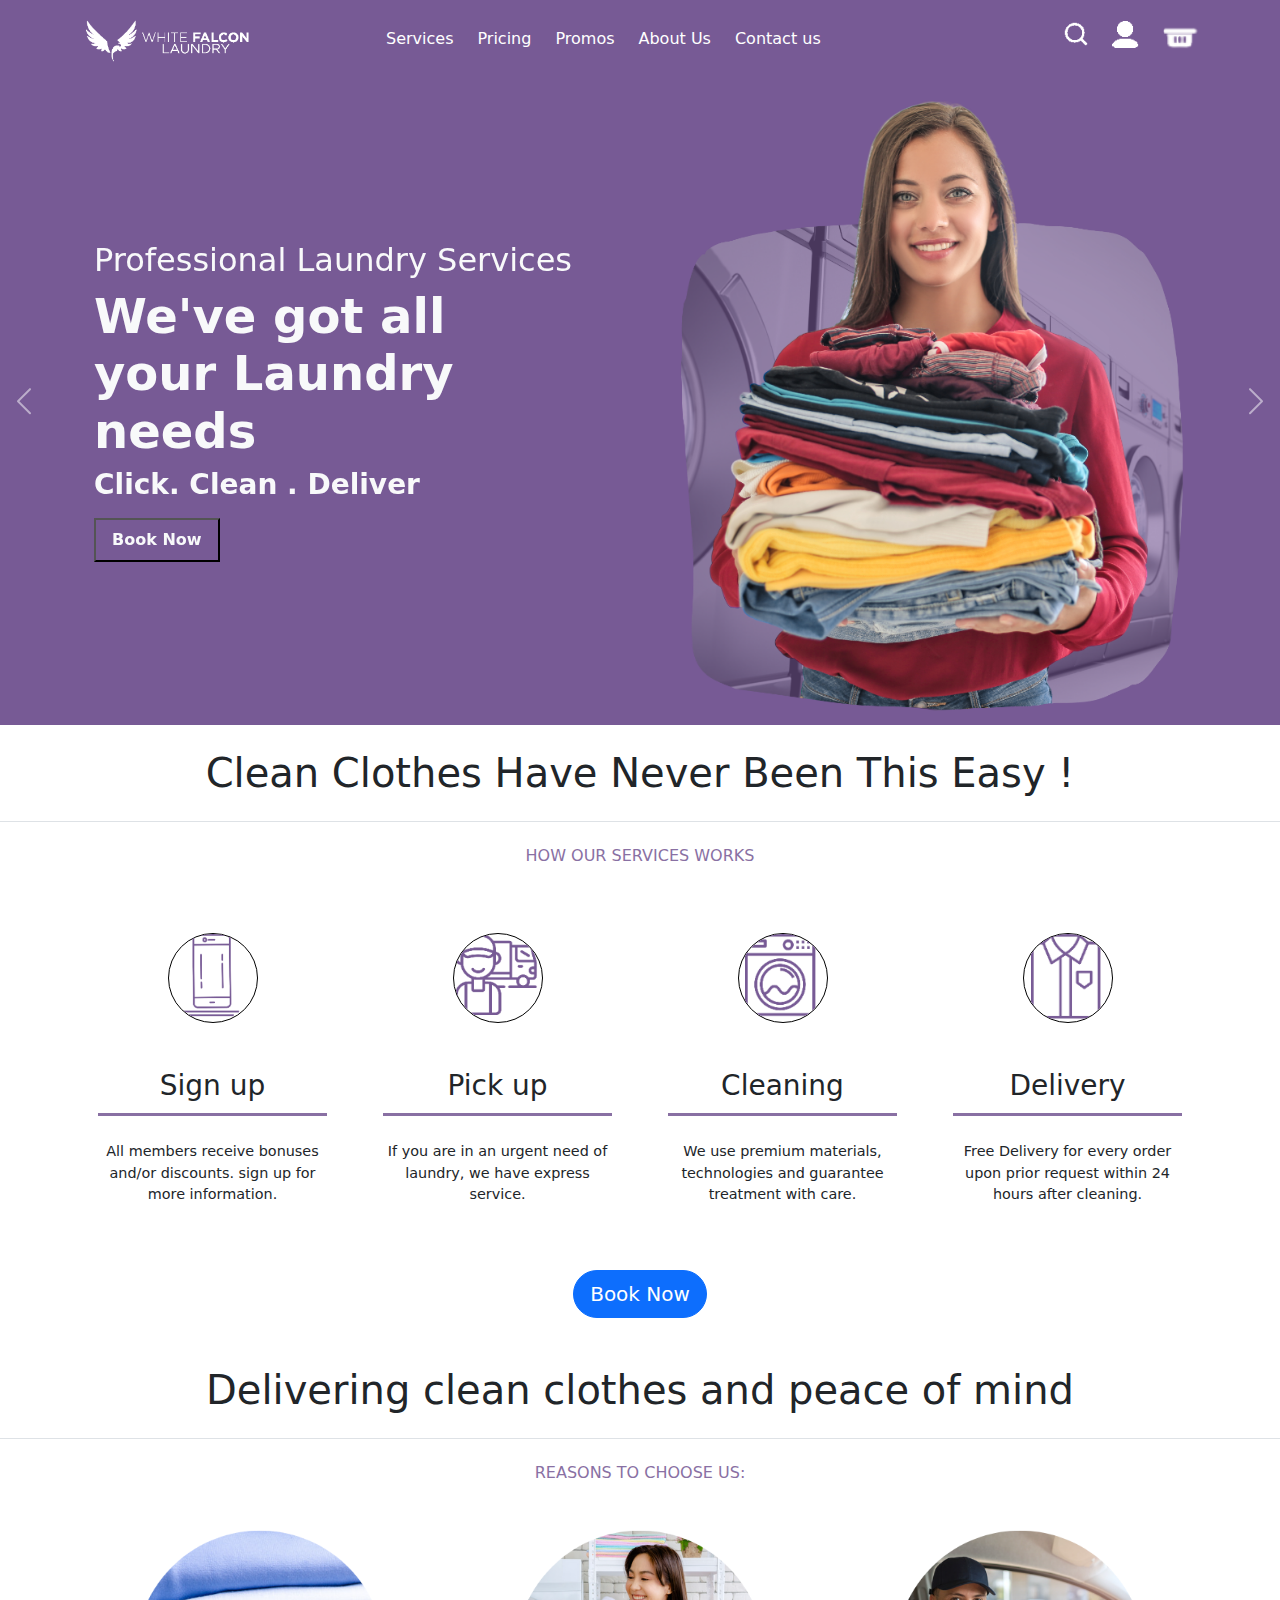
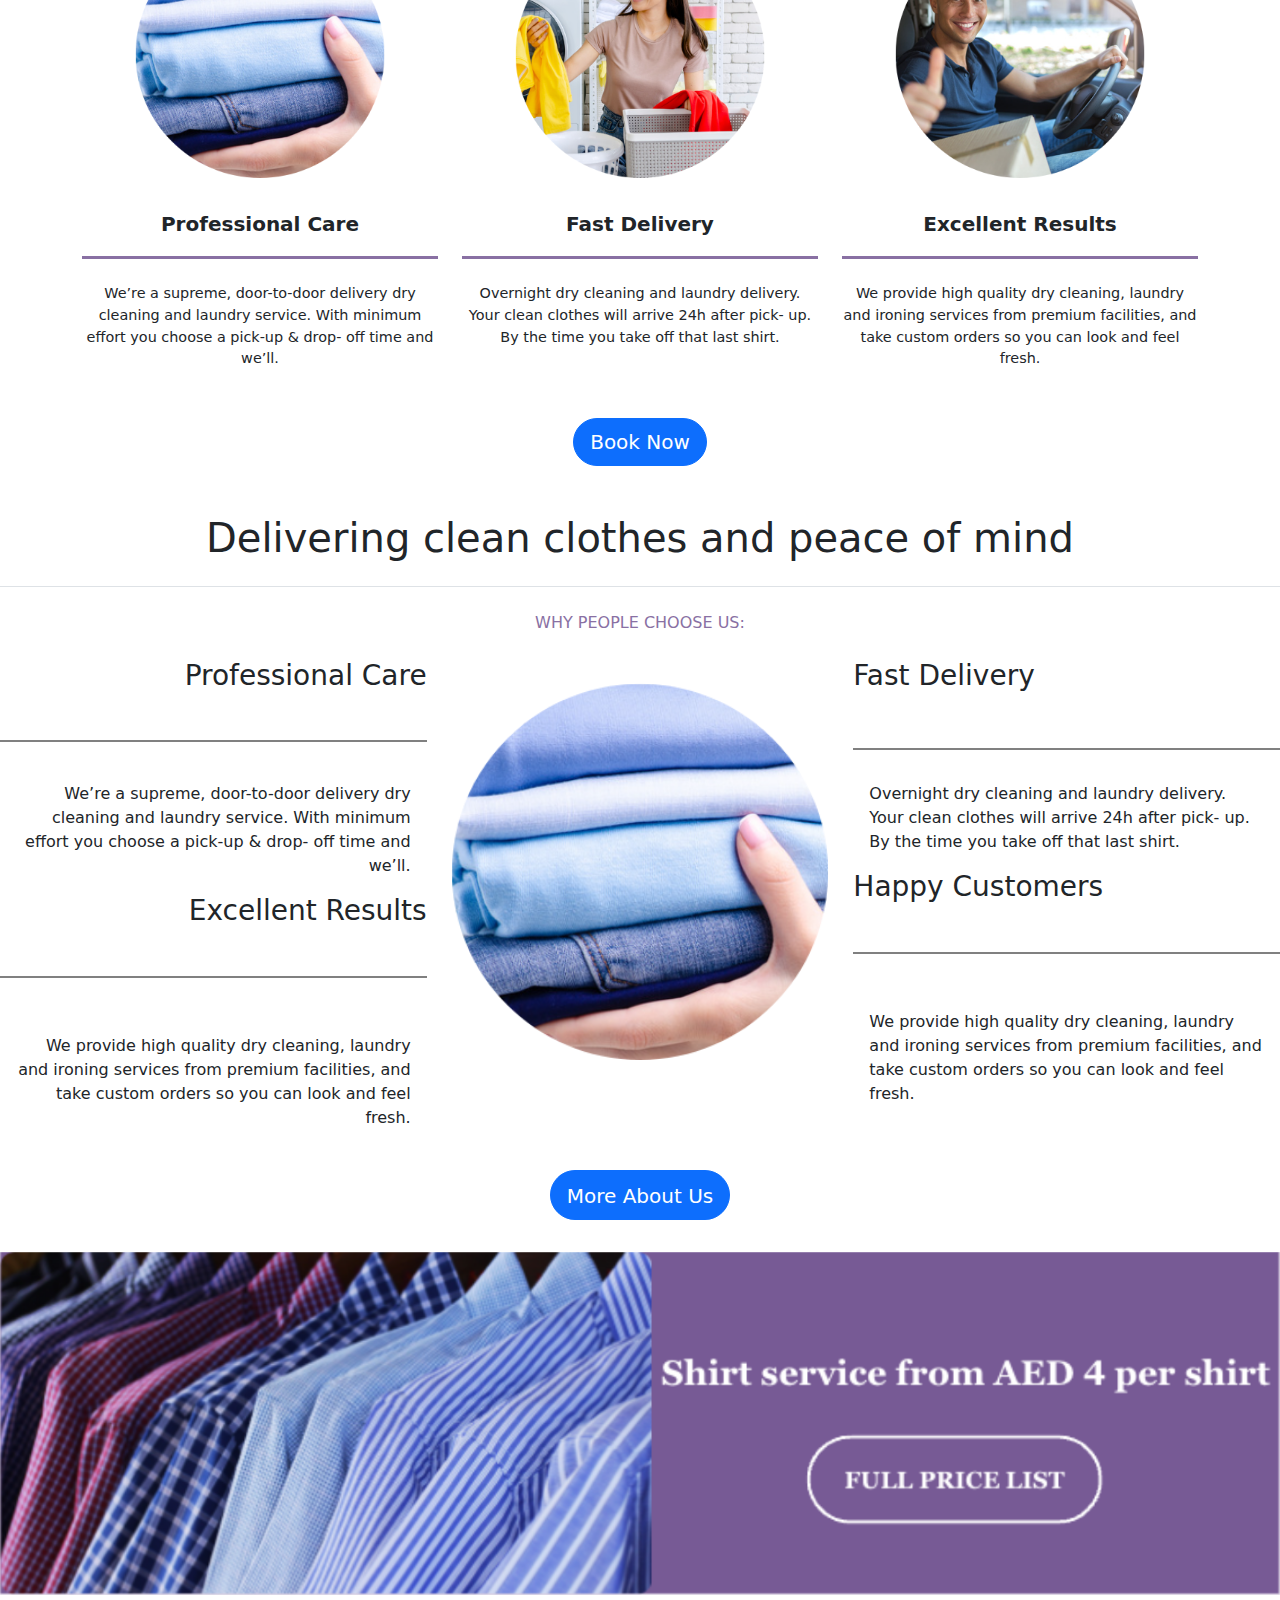
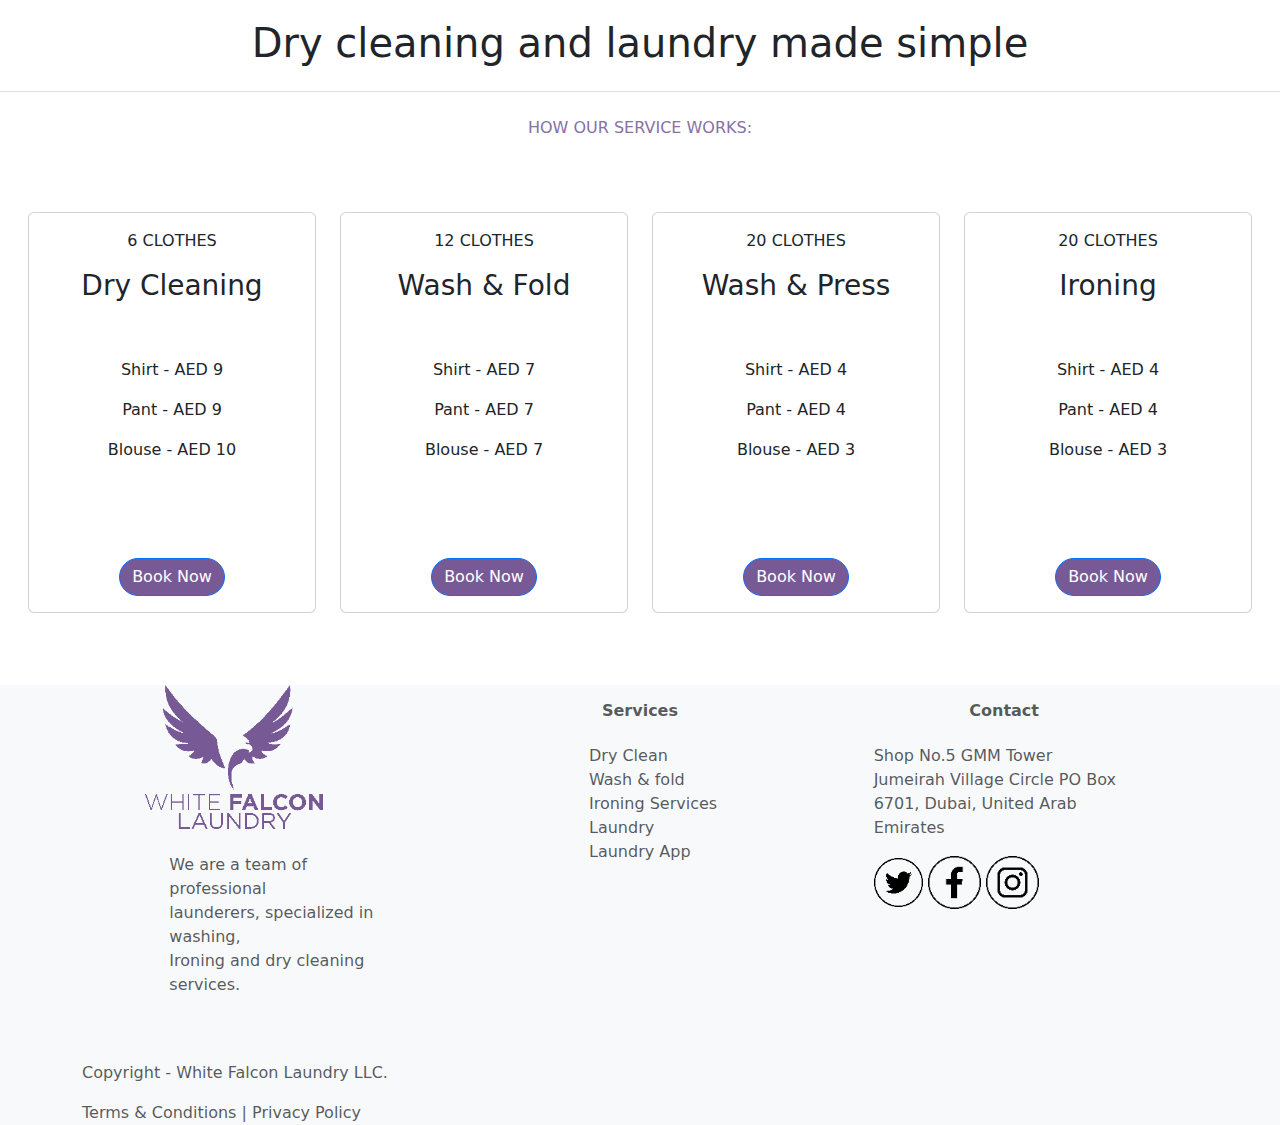
==== index.html @ 6705a855 "add remaining parts" ====
<!DOCTYPE html>
<html lang="en">
  <head>
    <meta charset="utf-8" />
    <meta name="viewport" content="width=device-width, initial-scale=1" />
    <title>White Falcon</title>
    <link
      href="https://cdn.jsdelivr.net/npm/bootstrap@5.3.3/dist/css/bootstrap.min.css"
      rel="stylesheet"
      integrity="sha384-QWTKZyjpPEjISv5WaRU9OFeRpok6YctnYmDr5pNlyT2bRjXh0JMhjY6hW+ALEwIH"
      crossorigin="anonymous"
    />
    <link rel="stylesheet" href="style.css" />
   
  </head>
  <body>
     <div class="combine-nav-image">
     <nav class="navbar navbar-expand-lg  ">
      <div class="container ">
        <a class="navbar-brand" href=""
          ><img src="./images/white-falcon-laundry.png" alt=""
        /></a>
        <button
          class="navbar-toggler"
          type="button"
          data-bs-toggle="collapse"
          data-bs-target="#navbarNavAltMarkup"
          aria-controls="navbarNavAltMarkup"
          aria-expanded="false"
          aria-label="Toggle navigation"
        >
          <span class="navbar-toggler-icon"></span>
        </button>
        <div class="collapse navbar-collapse" id="navbarNavAltMarkup">
          <div class="navbar-nav  gap-2  mar-nav " >
            <a class="nav-link active" aria-current="page" href="#">Services</a>
            <a class="nav-link" href="#">Pricing</a>
            <a class="nav-link" href="#">Promos</a>

            <a class="nav-link" href="#">About Us</a>
            <a class="nav-link" href="#">Contact us</a>
          </div>
          <div class=" icon-nav w-90 d-flex  d-sm-flex  gap-4 ">
         
              <a class="nav-link" href="#"
                ><img src="./images/Search.png" alt=""
              /></a>
           
              <a class="nav-link" href="#"
                ><img src="./images/Login.png" alt=""
              /></a>
          
              <a class="nav-link" href="#"
                ><img src="./images/Cart.png" alt=""
              /></a>
           
        </div>
      </div>
    </nav> 
   
    
    
    <div id="customCarousel" class="carousel slide" data-bs-ride="carousel">
        <div class="carousel-inner">
          
          <!-- Slide 1 -->
          <div class="carousel-item active">
            <div class="container">
              <div class="row align-items-center">
                <!-- Image on top in small screens, right in md+ -->
                <div class="col-12 col-md-6 order-md-2">
                  <img src="./images/top-banner-pic-2.png" class="img-fluid w-100" alt="Slide 1">
                </div>
                <!-- Text below in small screens, left in md+ -->
                <div class="col-12 col-md-6 order-md-1 text-center text-md-start p-4">
                    <h4 class=" h-head-4 text-light">Professional Laundry Services</h4>
                    <h1 class=" h-head fw-bold text-lg-start text-md-start text-sm-center text-light " >
                        We've got all <br />
                        your Laundry <br />
                        needs
                      </h1>
                      <h3 class="fw-semibold text-lg-start text-md-start text-light text-sm-center ">Click. Clean . Deliver</h3>
                      <div class="text-sm-center  text-lg-start w-100 text-md-start mt-3">
                        <button class=" text-light text-capitalize px-3 py-2 fw-semibold" style="background-color: #775A95;">
                          Book Now
                        </button>
                      </div>
                </div>
              </div>
            </div>
          </div>
      
          <!-- Slide 2 -->
          <div class="carousel-item">
            <div class="container">
              <div class="row align-items-center">
                <!-- Image -->
                <div class="col-12 col-md-6 order-md-2">
                  <img src="./images/top-banner-pic-2.png" class="img-fluid w-100" alt="Slide 2">
                </div>
                <!-- Text -->
                <div class="col-12 col-md-6 order-md-1 text-center text-md-start p-4">
                    <h4 class=" h-head-4 text-light">Professional Laundry Services</h4>
                    <h1 class=" h-head fw-bold text-lg-start text-md-start text-sm-center text-light " >
                        We've got all <br />
                        your Laundry <br />
                        needs
                      </h1>
                      <h3 class="fw-semibold text-light text-lg-start text-md-start text-sm-center ">Click. Clean . Deliver</h3>
                      <div class=" w-100 text-md-start mt-3">
                        <button class=" text-sm-center text-lg-start text-md-start text-light text-capitalize px-3 py-2 fw-semibold" style="background-color: #775A95;">
                          Book Now
                        </button>
                      </div>
                </div>
              </div>
            </div>
          </div>
      
        </div>
      
        <!-- Carousel Controls -->
        <button class="carousel-control-prev" type="button" data-bs-target="#customCarousel" data-bs-slide="prev">
          <span class="carousel-control-prev-icon" aria-hidden="true"></span>
          <span class="visually-hidden">Previous</span>
        </button>
        <button class="carousel-control-next p-0" type="button" data-bs-target="#customCarousel" data-bs-slide="next">
          <span class="carousel-control-next-icon " aria-hidden="true"></span>
          <span class="visually-hidden ">Next</span>
        </button>
      </div>
</div>
    <!-- carousel part ends -->
     <!-- middle upper section heading start-->
      <div class="text-center">
       <div class="h1border border-bottom mt-4 "> <h1  class="mb-4" >Clean Clothes Have Never Been This Easy !</h1></div>
        <h6 class=" h6color mt-4  ">HOW OUR SERVICES WORKS</h6>
      </div>
      <div class="container mt-5">
        <div class="row upper-card-div">
            <div class="col-md-3">
                <div class="card text-center"style="border:none">
                    <img src="./images/Sign up Icon.png" class="card-img-top border border-black" alt="Image">
                    <div class="card-body">
                      <h3 class="upper-card-heading">Sign up</h3>
                        <p class="card-text">All members receive bonuses
                          and/or discounts. sign up for more
                          information.</p>
                    </div>
                </div>
            </div>
            <div class="col-md-3">
                <div class="card text-center " style="border:none">
                    <img src="./images/Pick up Icon.png" class="card-img-top border border-black" alt="Image">
                    <div class="card-body">
                      <h3 class="upper-card-heading">Pick up</h3>
                        <p class="card-text">If you are in an urgent need of 
                          laundry, we have express service.</p>
                    </div>
                </div>
            </div>
            <div class="col-md-3" >
                <div class="card text-center"style="border:none">
                    <img src="./images/Cleaning Icon.png" class="card-img-top border border-black" alt="Image">
                    <div class="card-body">
                      <h3 class="upper-card-heading">Cleaning</h3>
                        <p class="card-text"> We use premium materials,
                          technologies and guarantee
                          treatment with care.</p>
                    </div>
                </div>
            </div>
            <div class="col-md-3">
                <div class="card text-center" style="border:none">
                    <img src="./images/Delivery Icon.png" class="card-img-top border border-black" alt="Image">
                    <div class="card-body">
                      <h3 class="upper-card-heading">Delivery</h3>
                        <p class="card-text "> Free Delivery for every order upon
                          prior request within 24 hours after
                          cleaning.</p>
                    </div>
                </div>
            </div>
        </div>
    </div>
    <div class="book-2 text-center"><button type="button" class="btn btn-primary btn-lg rounded-pill mb-4 mt-5" >Book Now</button>
    </div>
     <!-- middle upper section heading end-->
      <!-- middle lower section heading start -->
      <div class="text-center">
        <div class="h1border border-bottom mt-4 "> <h1  class="mb-4">Delivering clean clothes and peace of mind</h1></div>
         <h6 class=" h6color mt-4  ">REASONS TO CHOOSE US:</h6>
       </div>
       <!-- three cards with circle image start -->
       
      <div class="container mt-5">
        <div class="row g-4">
            <!-- Card 1 -->
            <div class="col-md-4 ">
                <div class=" thumb text-center">
                    <img src="./images/Thumbnail 1.png" class="circlemidimage" alt="Image 1">
                    <div class="card-body text-center">
                          <h5 class="card-title fw-bold mt-4 thumbh-card-heading">Professional Care</h5>
                        <p class="card-text threecardtext mt-4">We’re a supreme, door-to-door delivery dry
                          cleaning and laundry service. With
                          minimum effort you choose a pick-up & drop-
                          off time and we’ll.</p>
                       
                    </div>
                </div>
            </div>
    
            <!-- Card 2 -->
            <div class="col-md-4 ">
                <div class=" thumb text-center">
                    <img src="./images/Thumbnail 2.png" class="circlemidimage" alt="Image 2">
                    <div class="card-body text-center">
                        <h5 class="card-title fw-bold mt-4 thumbh-card-heading">Fast Delivery</h5>
                        <p class="card-text threecardtext mt-4">Overnight dry cleaning and laundry delivery.
                          Your clean clothes will arrive 24h after pick-
                          up. By the time you take off that last shirt.</p>
                        
                    </div>
                </div>
            </div>
    
            <!-- Card 3 -->
            <div class="col-md-4 ">
                <div class=" thumb text-center">
                    <img src="./images/Thumbnail3.png" class="text-center circlemidimage" alt="Image 3">
                    <div class="card-body text-center ">
                        <h5 class="card-title fw-bold  mt-4 thumbh-card-heading">Excellent Results</h5>
                        <p class="card-text threecardtext mt-4"> We provide high quality dry cleaning,
                          laundry and ironing services from premium 
                         facilities, and take custom orders so you can 
                         look and feel fresh.</p>
                        
                    </div>
                </div>
            </div>
        </div>
    </div>
       <!-- three cards with circle image end -->
       <div class="book-2 text-center"><button type="button" class="btn btn-primary btn-lg rounded-pill mb-4 mt-5" >Book Now</button>
       </div>
       <div class="text-center">
       <div class="h1border border-bottom mt-4  "> 
        <h1 class="mb-4"> Delivering clean clothes and peace of mind</h1> </div>
        <p class=" h6color mt-4  mb-4">WHY PEOPLE CHOOSE US:</p>
      </div>
       <!-- middle lower section heading end -->
        <!-- grid part starts -->
        <div  class="three-items">
          <div >
             <div class="" >
              <p class="h3 text-center hgfirst "  style="border-bottom: 2px solid gray; padding-bottom: 3rem; ">Professional Care</p>
              <p class=" paragrdupper fs-6 mt-6 text-center px-3" style="padding-top: 2rem;">We’re a supreme, door-to-door delivery dry
              cleaning and laundry service. With
              minimum effort you choose a pick-up & drop-
              off time and we’ll.</p>
             </div>
              <div>
                <p class="h3 text-center hgfirst" style="border-bottom: 2px solid gray; padding-bottom: 3rem;  ">Excellent Results</p>
                <p class="fs-6 paragrdupper mt-4 px-3 " style="padding-top: 2rem;">We provide high quality dry cleaning,
                laundry and ironing services from premium 
                facilities, and take custom orders so you can 
                look and feel fresh.</p>
              </div>
          </div>
          <div class="text-center gap-5">
            <img src="./images/Thumbnail 1.png" class="rounded grimage  p-4" alt="...">
          </div>
          <div>
            <div>
            <div  style="border-bottom: 2px solid gray; padding-bottom: 3rem; ">
                <p class="h3  hglast martop ">Fast Delivery</p>
              </div>
            <p class="fs-6 mt-6  paragrdlower px-3 text-start" style="padding-top: 2rem;">Overnight dry cleaning and laundry delivery.
              Your clean clothes will arrive 24h after pick-
              up. By the time you take off that last shirt.</p>
          </div>
            <div>
              <p class="h3  hglast "style="border-bottom: 2px solid gray; padding-bottom: 3rem;  ">Happy Customers</p>
            </div>
            <p class="fs-6 mt-6  paragrdlower px-3 text-start" style="padding-top: 3rem;">We provide high quality dry cleaning,
              laundry and ironing services from premium 
              facilities, and take custom orders so you can 
              look and feel fresh.</p>
          </div>
        </div>
         <!-- grid part ends -->
          <!-- after grid part (btn,img,heading) starts -->
         <div class="more-about text-center  mt-4"> <button type="button" class="btn btn-primary btn-lg rounded-pill" style="padding-top: 10px; ">More About Us</button></div>
         <div  class="text-center"    style="width: 100%;    padding-top: 2rem;">
          <img src="./images/Centre Banner.png" class="img-fluid text-center" alt="...">
        </div>
        <div class="text-center">
          <div class="h1border border-bottom mt-4  " >
            <h1 class="mb-4">Dry cleaning and laundry made simple</h1> 
          </div>
            <p class="fs-6 h6color mt-4  mb-6" style="padding-bottom: 2rem;">HOW OUR SERVICE WORKS:</p>
         
        </div> 
         <!-- after grid part(btn,img,heading) ends -->
        <!-- four cards part start   -->
        <div class="four-cards-bottom p-4  " style="  gap: 20px; ">
          <div class="card" style="width: 18rem;">
       
            <div class="card-body text-center " style="padding-bottom: 3rem;">
              <p class="fs-6">6 CLOTHES</p>
              <h3 class="card-title">Dry Cleaning</h3>
            </div>
          
            <div class="d-flex flex-column text-center">
               <p>Shirt - AED 9</p> 
              <p> Pant - AED 9</p>
               <p>Blouse - AED 10</p></div>
           
            <div class="card-body text-center " style="padding-top: 5rem;">
              <button class="btn btn-primary belowbuton rounded-pill"  >Book Now</button>
            </div>
          </div>
          <div class="card" style="width: 18rem;">
           
            <div class="card-body text-center" style="padding-bottom: 3rem;">
              <p class="fs-6">12 CLOTHES</p>
              <h3 class="card-title">Wash & Fold</h3>
             
            </div>
          <div class="d-flex flex-column text-center">
           
           
            <p> Shirt - AED 7</p>
            <p> Pant - AED 7</p>
            <p>
              Blouse - AED 7</p>
          </div>
           
            <div class="card-body text-center" style="padding-top: 5rem;">
              <button class="btn btn-primary  belowbuton rounded-pill" >Book Now</button>
            </div>
          </div>
          <div class="card" style="width: 18rem;">
            
            <div class="card-body text-center" style="padding-bottom: 3rem;">
              <p class="fs-6">20 CLOTHES</p>
              <h3 class="card-title">Wash & Press</h3>
             
            </div>
           <div class="d-flex flex-column text-center">
            
           
            
            <p>Shirt - AED 4</p>
            <p>Pant - AED 4</p>
            <p>Blouse - AED 3</p>
           </div>
            <div class="card-body text-center" style="padding-top: 5rem;">
              <button class="btn btn-primary belowbuton rounded-pill" >Book Now</button>
            </div>
          </div>
          <div class="card" style="width: 18rem;">
            
            <div class="card-body text-center" style="padding-bottom: 3rem;">
             <p class="fs-6"> 20 CLOTHES</p>
              <h3 class="card-title">Ironing</h3>
              </div>
           <div class="d-flex flex-column text-center">
            
           
            
            <p> Shirt - AED 4</p>
            <p> Pant - AED 4 </p>
            <p>Blouse - AED 3</p>
          </div>
            <div class="card-body text-center" style="padding-top: 5rem;">
              <button class="btn btn-primary belowbuton rounded-pill" >Book Now</button>
            </div>
          </div>
        </div>
        <!-- four cards part start   -->
    <!-- footer part starts -->
    <footer class="text-center text-lg-start bg-body-tertiary text-muted">
      <section class="">
        <div class="container text-center text-md-start mt-5">
          <!-- Grid row -->
          <div class="row mt-3">
            <!-- Grid column -->
            <div class="col-md-3 col-lg-4 col-xl-3 mx-auto mb-4 ">
              <!-- Content -->
              <img src="./images/wfl.png"  >
              <p class="p-4 text-sm-center text-lg-start">
                We are a team of professional <br>
                launderers, specialized in washing, <br>
                Ironing and dry cleaning services.
              </p>
            </div>
            <!-- Grid column -->

            <!-- Grid column -->
            <div class="col-md-2 col-lg-2 col-xl-2 mx-auto mb-4 mt-3">
              <!-- Links -->
              <h6 class=" w-100 fw-bold mb-4 text-center">Services</h6>
              <!-- <img src="./images/Services Footer.png" alt=""> -->
              <ul >
                <li>Dry Clean</li>
                <li>Wash & fold</li>
                <li>Ironing Services</li>
                <li>Laundry</li>
                <li>Laundry App</li>
              </ul>
            </div>
            
            <div class="col-md-4 col-lg-3 col-xl-3 mx-auto mb-md-0 mb-4 mt-3">
              <!-- Links -->
              <h6 class=" fw-bold mb-4 text-center">Contact</h6>
              <p> Shop No.5 GMM Tower </br>Jumeirah Village Circle
                PO Box 6701, Dubai, United Arab Emirates</p>
                <img src="./images/Twitter.png" alt="">
                <img src="./images/Facebook.png" alt="">
                <img src="./images/Insta.png" alt="">
            </div>
            <!-- Grid column -->
          </div>
          <!-- Grid row -->
          <div  class="">
            <p class="fs-6">Copyright - White Falcon Laundry LLC.</p>
           <p class="fs-6">Terms & Conditions | Privacy Policy</p>
         </div>
        </div>
      </section>
      <!-- Section: Links  -->

      <!-- Copyright -->
      <!-- <div class="text-center p-4" style="background-color: rgba(0, 0, 0, 0.05);">
      © 2021 Copyright:
      <a class="text-reset fw-bold" href="https://mdbootstrap.com/">MDBootstrap.com</a>
    </div> -->
      <!-- Copyright -->
    </footer>
    <!-- Footer -->
    <!-- footer part ends -->
    <script
      src="https://cdn.jsdelivr.net/npm/bootstrap@5.3.3/dist/js/bootstrap.bundle.min.js"
      integrity="sha384-YvpcrYf0tY3lHB60NNkmXc5s9fDVZLESaAA55NDzOxhy9GkcIdslK1eN7N6jIeHz"
      crossorigin="anonymous"
    ></script>
    <script src="script.js"></script>
  </body>
</html>
---- style.css ----
* {
  margin: 0;
  padding: 0;
  box-sizing: border-box;
}

html, body {
  width: 100%;
  height: 100%;
  font-family: system-ui, -apple-system, BlinkMacSystemFont, "Segoe UI", Roboto, Oxygen, Ubuntu, Cantarell, "Open Sans", "Helvetica Neue", sans-serif;
}

a {
  text-decoration: none;
  color: white !important;
}

.combine-nav-image {
  background-color: #775A95;
}

ul {
  list-style: none;
}

@media (max-width: 200px) {
  .navbar-brand {
    width: 50px;
    aspect-ratio: 1/1;
  }
}
.navbar-brand img {
  width: 180px !important;
}

@media (min-width: 400px) {
  .h-head-4 {
    font-size: 2rem !important;
  }
}
.h-head-4 {
  font-size: 1.2rem;
}

.h-head {
  font-size: 1.5rem;
}

@media (min-width: 400px) {
  .h-head {
    font-size: 3rem;
  }
}
.h6color {
  color: #8970A3 !important;
}

.upper-card-div .card-img-top {
  width: 90px;
  height: 90px;
  -o-object-fit: contain;
     object-fit: contain;
  border-radius: 50%;
  margin: 20px auto;
}
.upper-card-div .card-text {
  font-size: 0.9rem;
  margin-top: 25px;
}
.upper-card-div .upper-card-heading {
  padding-top: 10px;
  border-bottom: 3px solid #8970A3;
  padding-bottom: 10px;
}

@media (max-width: 768px) {
  .navbar-collapse {
    position: absolute;
    z-index: 99;
    background: #e0aaff;
    width: 80%;
    top: 77px;
    padding: 16px;
    overflow: hidden;
    display: none;
  }
}
.navbar-collapse.active {
  display: block; /* Show when active class is added */
}

@media (min-width: 768px) {
  .icon-nav {
    display: flex;
    justify-content: space-evenly;
  }
}
@media (min-width: 768px) {
  .mar-nav {
    margin-left: 100px;
    margin-right: auto;
  }
}
@media (min-width: 768px) {
  .carousel-control-prev,
  .carousel-control-next {
    width: auto; /* Prevents buttons from taking extra space */
    top: 50%;
    transform: translateY(-50%);
    z-index: 10;
  }
  .carousel-control-prev {
    left: 0.5rem; /* Adjust the left position to move it outside */
  }
  .carousel-control-next {
    right: 0.5rem; /* Adjust the right position to move it outside */
  }
}
.thumb {
  border: none !important;
}

.threecardtext {
  font-size: 0.9rem;
}

.circlemidimage {
  width: 70%;
}

.thumbh-card-heading {
  padding-top: 10px;
  border-bottom: 3px solid #8970A3;
  padding-bottom: 20px;
}

@media (min-width: 768px) {
  .three-items {
    display: grid;
    grid-template-columns: repeat(3, 1fr);
  }
  .three-items .hgfirst {
    text-align: end !important;
  }
  .three-items .paragrdupper {
    text-align: end !important;
  }
  .grimage {
    width: 100% !important;
  }
}
@media (max-width: 767px) {
  .hglast {
    text-align: center !important;
  }
  .martop {
    margin-top: 30px;
  }
  .paragrdupper {
    text-align: center !important;
  }
  .paragrdlower {
    text-align: center !important;
  }
}
.grimage {
  width: 80%;
}

.belowbuton {
  background-color: #775A95 !important;
}

.four-cards-bottom {
  display: flex;
  justify-content: space-evenly;
}

@media (max-width: 610px) {
  .four-cards-bottom {
    display: flex;
    flex-direction: column;
    justify-content: center;
  }
}/*# sourceMappingURL=style.css.map */
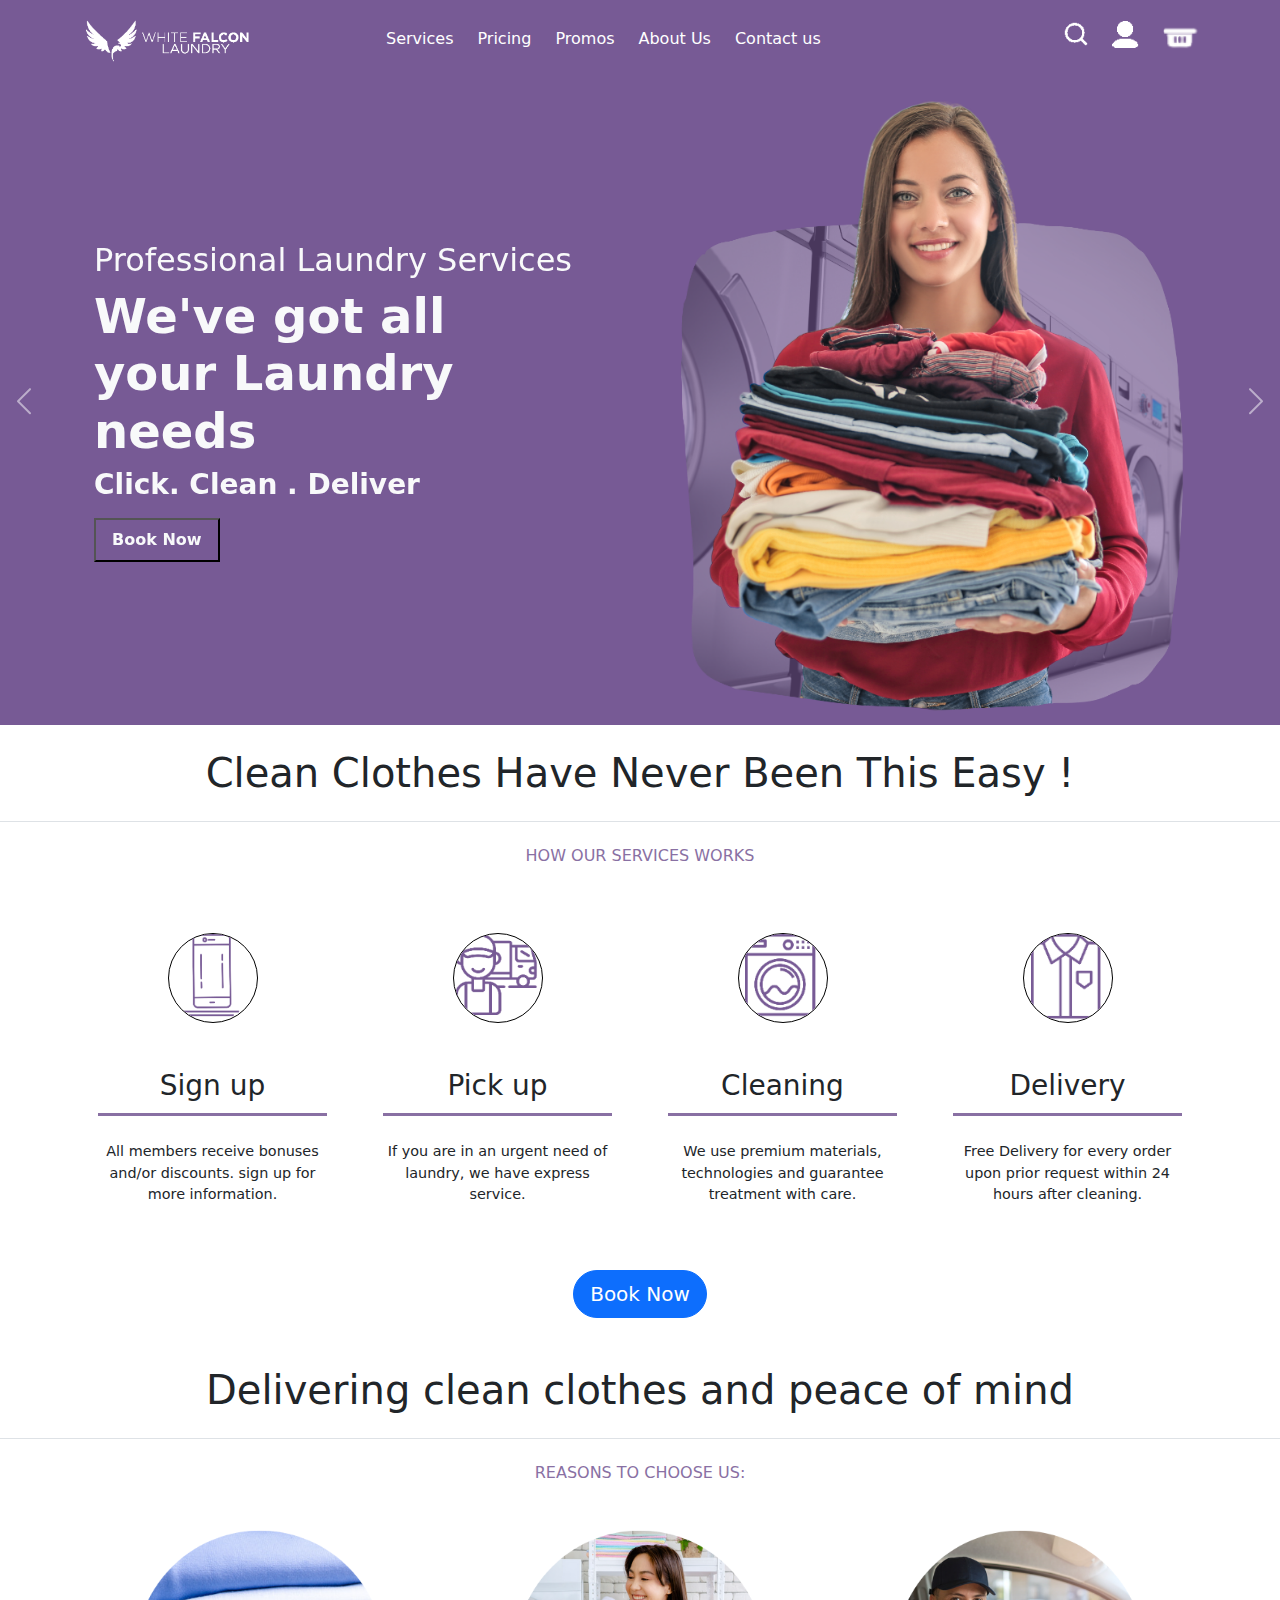
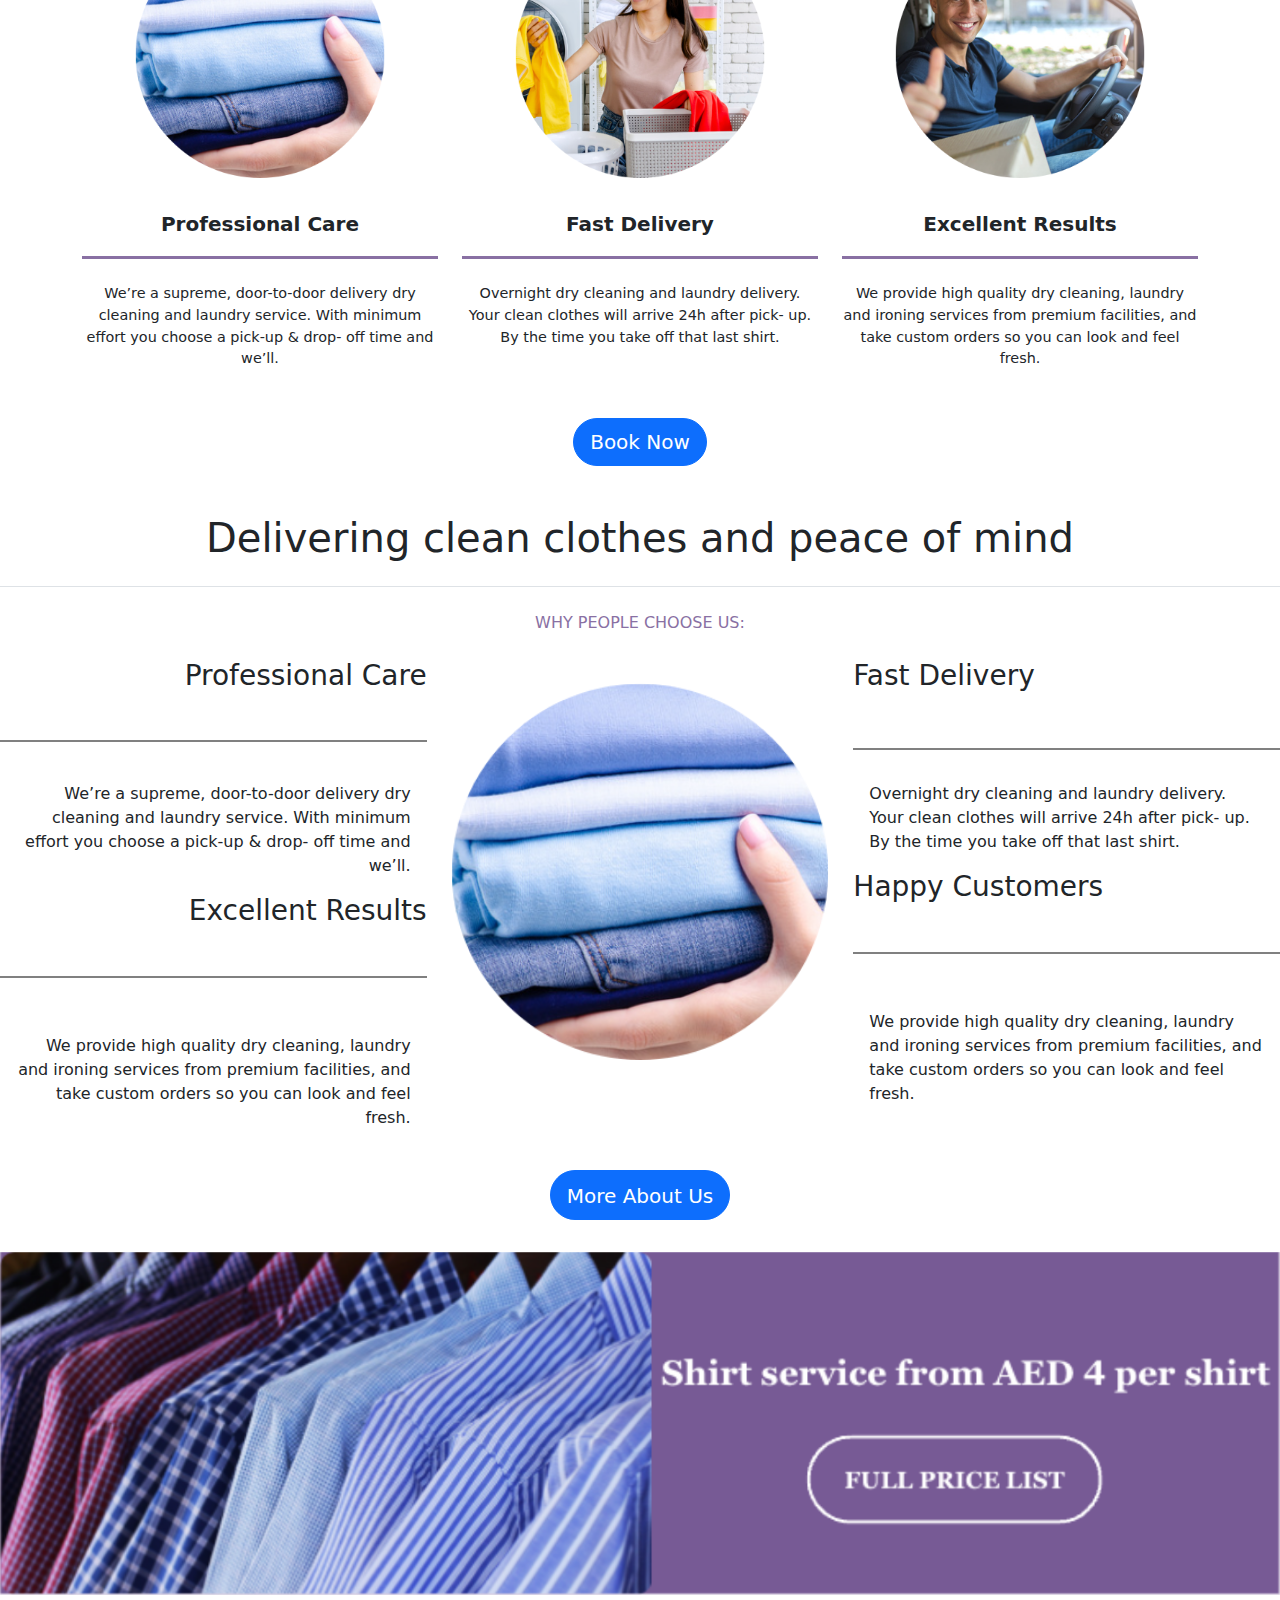
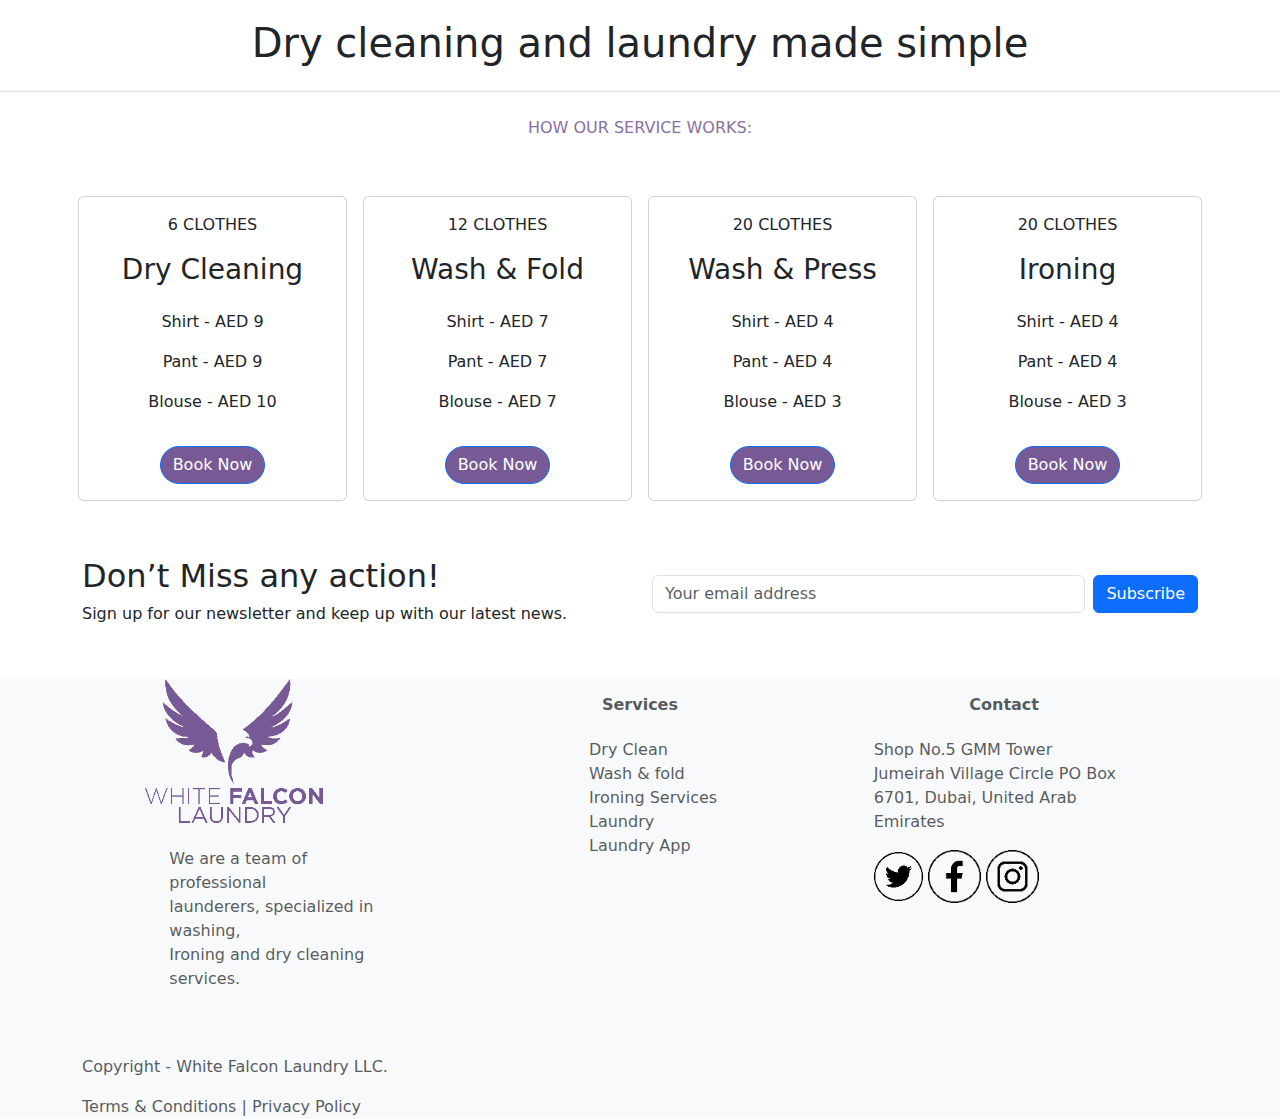
==== commit 05c9628c: "feat/all done from side" ====
--- a/index.html
+++ b/index.html
@@ -31,14 +31,15 @@
         >
           <span class="navbar-toggler-icon"></span>
         </button>
+        
         <div class="collapse navbar-collapse" id="navbarNavAltMarkup">
           <div class="navbar-nav  gap-2  mar-nav " >
             <a class="nav-link active" aria-current="page" href="#">Services</a>
-            <a class="nav-link" href="#">Pricing</a>
-            <a class="nav-link" href="#">Promos</a>
+            <a class="nav-link hb" href="#">Pricing</a>
+            <a class="nav-link hb" href="#">Promos</a>
 
-            <a class="nav-link" href="#">About Us</a>
-            <a class="nav-link" href="#">Contact us</a>
+            <a class="nav-link hb" href="#">About Us</a>
+            <a class="nav-link hb" href="#">Contact us</a>
           </div>
           <div class=" icon-nav w-90 d-flex  d-sm-flex  gap-4 ">
          
@@ -183,8 +184,13 @@
             </div>
         </div>
     </div>
+    <div class="book2sideicon">
     <div class="book-2 text-center"><button type="button" class="btn btn-primary btn-lg rounded-pill mb-4 mt-5" >Book Now</button>
     </div>
+    <div class="twosideicon ">
+      <img  class="sideimg" src="./images/Basket float1.png" alt="">
+     <img  class="sideimg" src="./images/Chat float.png" alt="">
+     </div></div>
      <!-- middle upper section heading end-->
       <!-- middle lower section heading start -->
       <div class="text-center">
@@ -243,6 +249,7 @@
        <!-- three cards with circle image end -->
        <div class="book-2 text-center"><button type="button" class="btn btn-primary btn-lg rounded-pill mb-4 mt-5" >Book Now</button>
        </div>
+       
        <div class="text-center">
        <div class="h1border border-bottom mt-4  "> 
         <h1 class="mb-4"> Delivering clean clothes and peace of mind</h1> </div>
@@ -303,82 +310,97 @@
         </div> 
          <!-- after grid part(btn,img,heading) ends -->
         <!-- four cards part start   -->
-        <div class="four-cards-bottom p-4  " style="  gap: 20px; ">
-          <div class="card" style="width: 18rem;">
        
-            <div class="card-body text-center " style="padding-bottom: 3rem;">
-              <p class="fs-6">6 CLOTHES</p>
-              <h3 class="card-title">Dry Cleaning</h3>
-            </div>
-          
-            <div class="d-flex flex-column text-center">
-               <p>Shirt - AED 9</p> 
-              <p> Pant - AED 9</p>
-               <p>Blouse - AED 10</p></div>
-           
-            <div class="card-body text-center " style="padding-top: 5rem;">
-              <button class="btn btn-primary belowbuton rounded-pill"  >Book Now</button>
-            </div>
-          </div>
-          <div class="card" style="width: 18rem;">
-           
-            <div class="card-body text-center" style="padding-bottom: 3rem;">
-              <p class="fs-6">12 CLOTHES</p>
-              <h3 class="card-title">Wash & Fold</h3>
-             
-            </div>
-          <div class="d-flex flex-column text-center">
-           
-           
-            <p> Shirt - AED 7</p>
-            <p> Pant - AED 7</p>
-            <p>
-              Blouse - AED 7</p>
-          </div>
-           
-            <div class="card-body text-center" style="padding-top: 5rem;">
-              <button class="btn btn-primary  belowbuton rounded-pill" >Book Now</button>
-            </div>
-          </div>
-          <div class="card" style="width: 18rem;">
+        <div class="container">
+          <div class="row justify-content-center gap-4 gap-md-0">
+            <div class="col-12 col-md-6 col-lg-3 d-flex p-2">
+              <div class="card crdfour w-100">
+                <div class="card-body text-center">
+                  <p class="fs-6">6 CLOTHES</p>
+                  <h3 class="card-title">Dry Cleaning</h3>
+                </div>
+                <div class="d-flex flex-column text-center">
+                  <p>Shirt - AED 9</p>
+                  <p>Pant - AED 9</p>
+                  <p>Blouse - AED 10</p>
+                </div>
+                <div class="card-body text-center">
+                  <button class="btn btn-primary belowbuton rounded-pill">Book Now</button>
+                </div>
+              </div>
+            </div>
+            <div class="col-12 col-md-6 col-lg-3 d-flex p-2">
+              <div class="card crdfour w-100">
+                <div class="card-body text-center">
+                  <p class="fs-6">12 CLOTHES</p>
+                  <h3 class="card-title">Wash & Fold</h3>
+                </div>
+                <div class="d-flex flex-column text-center">
+                  <p>Shirt - AED 7</p>
+                  <p>Pant - AED 7</p>
+                  <p>Blouse - AED 7</p>
+                </div>
+                <div class="card-body text-center">
+                  <button class="btn btn-primary belowbuton rounded-pill">Book Now</button>
+                </div>
+              </div>
+            </div>
+            <div class="col-12 col-md-6 col-lg-3 d-flex p-2">
+              <div class="card crdfour w-100">
+                <div class="card-body text-center">
+                  <p class="fs-6">20 CLOTHES</p>
+                  <h3 class="card-title">Wash & Press</h3>
+                </div>
+                <div class="d-flex flex-column text-center">
+                  <p>Shirt - AED 4</p>
+                  <p>Pant - AED 4</p>
+                  <p>Blouse - AED 3</p>
+                </div>
+                <div class="card-body text-center">
+                  <button class="btn btn-primary belowbuton rounded-pill">Book Now</button>
+                </div>
+              </div>
+            </div>
+            <div class="col-12 col-md-6 col-lg-3 d-flex p-2">
+              <div class="card crdfour w-100">
+                <div class="card-body text-center">
+                  <p class="fs-6">20 CLOTHES</p>
+                  <h3 class="card-title">Ironing</h3>
+                </div>
+                <div class="d-flex flex-column text-center">
+                  <p>Shirt - AED 4</p>
+                  <p>Pant - AED 4</p>
+                  <p>Blouse - AED 3</p>
+                </div>
+                <div class="card-body text-center">
+                  <button class="btn btn-primary belowbuton rounded-pill">Book Now</button>
+                </div>
+              </div>
+            </div>
+          </div>
+        </div>
+        <!-- four cards part end   -->
+         <!-- subscribe part start  -->
+        
+        <div class="container my-5">
+          <div class="row align-items-center text-center text-md-start">
+            <!-- Left Section -->
+            <div class="col-12 col-md-6 mb-3 mb-md-0">
+              <h2 class="h2">Don’t Miss any action!</h2>
+              <p class="h6">Sign up for our newsletter and keep up with our latest news.</p>
+            </div>
             
-            <div class="card-body text-center" style="padding-bottom: 3rem;">
-              <p class="fs-6">20 CLOTHES</p>
-              <h3 class="card-title">Wash & Press</h3>
-             
-            </div>
-           <div class="d-flex flex-column text-center">
-            
-           
-            
-            <p>Shirt - AED 4</p>
-            <p>Pant - AED 4</p>
-            <p>Blouse - AED 3</p>
-           </div>
-            <div class="card-body text-center" style="padding-top: 5rem;">
-              <button class="btn btn-primary belowbuton rounded-pill" >Book Now</button>
-            </div>
-          </div>
-          <div class="card" style="width: 18rem;">
-            
-            <div class="card-body text-center" style="padding-bottom: 3rem;">
-             <p class="fs-6"> 20 CLOTHES</p>
-              <h3 class="card-title">Ironing</h3>
-              </div>
-           <div class="d-flex flex-column text-center">
-            
-           
-            
-            <p> Shirt - AED 4</p>
-            <p> Pant - AED 4 </p>
-            <p>Blouse - AED 3</p>
-          </div>
-            <div class="card-body text-center" style="padding-top: 5rem;">
-              <button class="btn btn-primary belowbuton rounded-pill" >Book Now</button>
-            </div>
-          </div>
-        </div>
-        <!-- four cards part start   -->
+            <!-- Right Section -->
+            <div class="col-12 col-md-6">
+              <div class="d-flex flex-column flex-md-row gap-2 justify-content-center justify-content-md-end">
+                <input type="email" class="form-control" placeholder="Your email address">
+                <button type="button" class="btn btn-primary">Subscribe</button>
+              </div>
+            </div>
+          </div>
+        </div>
+        
+           <!-- subscribe part end  -->
     <!-- footer part starts -->
     <footer class="text-center text-lg-start bg-body-tertiary text-muted">
       <section class="">
--- a/style.css
+++ b/style.css
@@ -78,15 +78,19 @@
     position: absolute;
     z-index: 99;
     background: #e0aaff;
-    width: 80%;
+    width: 95%;
+    left: 3px;
     top: 77px;
     padding: 16px;
     overflow: hidden;
-    display: none;
   }
 }
 .navbar-collapse.active {
   display: block; /* Show when active class is added */
+}
+
+.navbar-nav .nav-link:hover {
+  background-color: rgb(204, 197, 197);
 }
 
 @media (min-width: 768px) {
@@ -176,10 +180,30 @@
   justify-content: space-evenly;
 }
 
-@media (max-width: 610px) {
+@media (min-width: 320px) and (max-width: 649px) {
   .four-cards-bottom {
+    display: grid;
+    grid-template-columns: 1fr 1fr;
+    align-items: center;
+  }
+}
+@media (min-width: 1024px) {
+  .twosideicon {
+    position: absolute;
+    z-index: 99;
     display: flex;
     flex-direction: column;
-    justify-content: center;
+    right: 1px;
+    gap: 1rem;
+    transform: translateY(-40%);
+    padding-bottom: 70px;
+  }
+  .sideimg {
+    width: 90%;
+  }
+}
+@media (max-width: 1023px) {
+  .twosideicon {
+    display: none;
   }
 }/*# sourceMappingURL=style.css.map */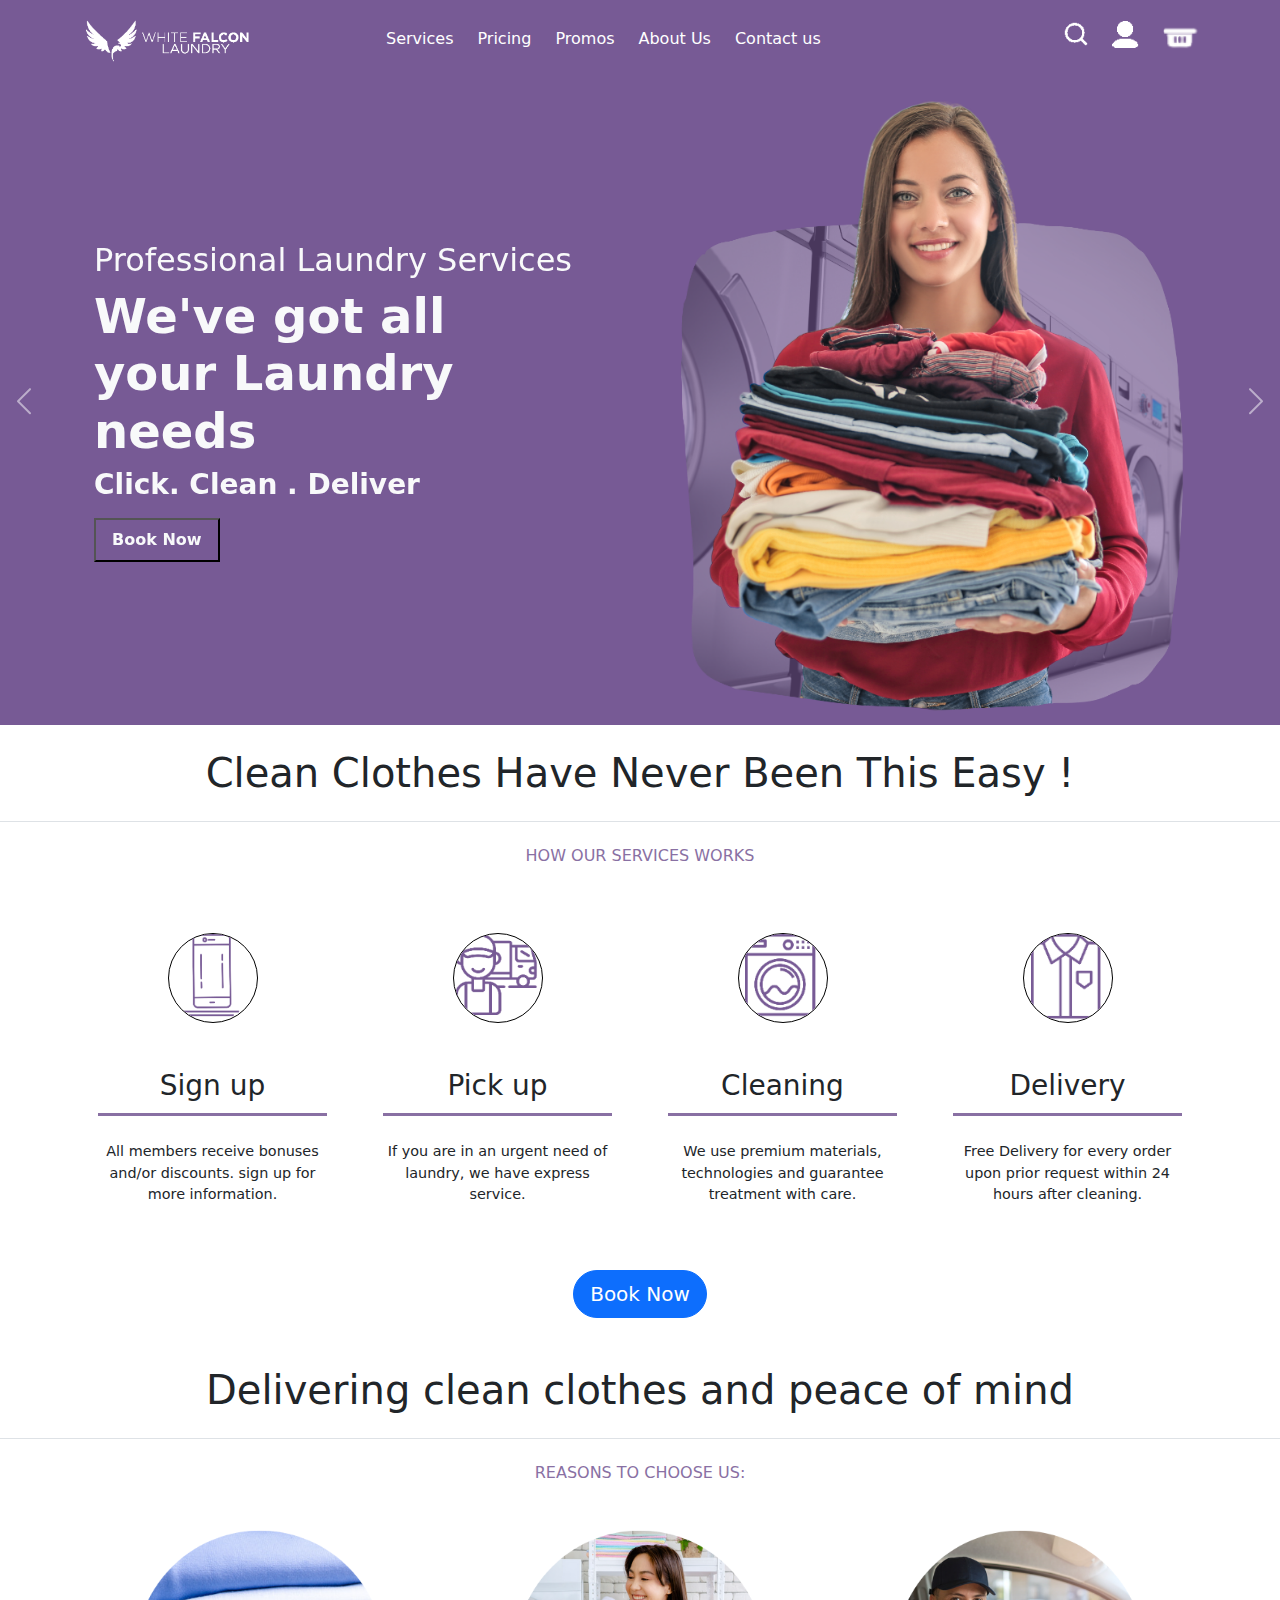
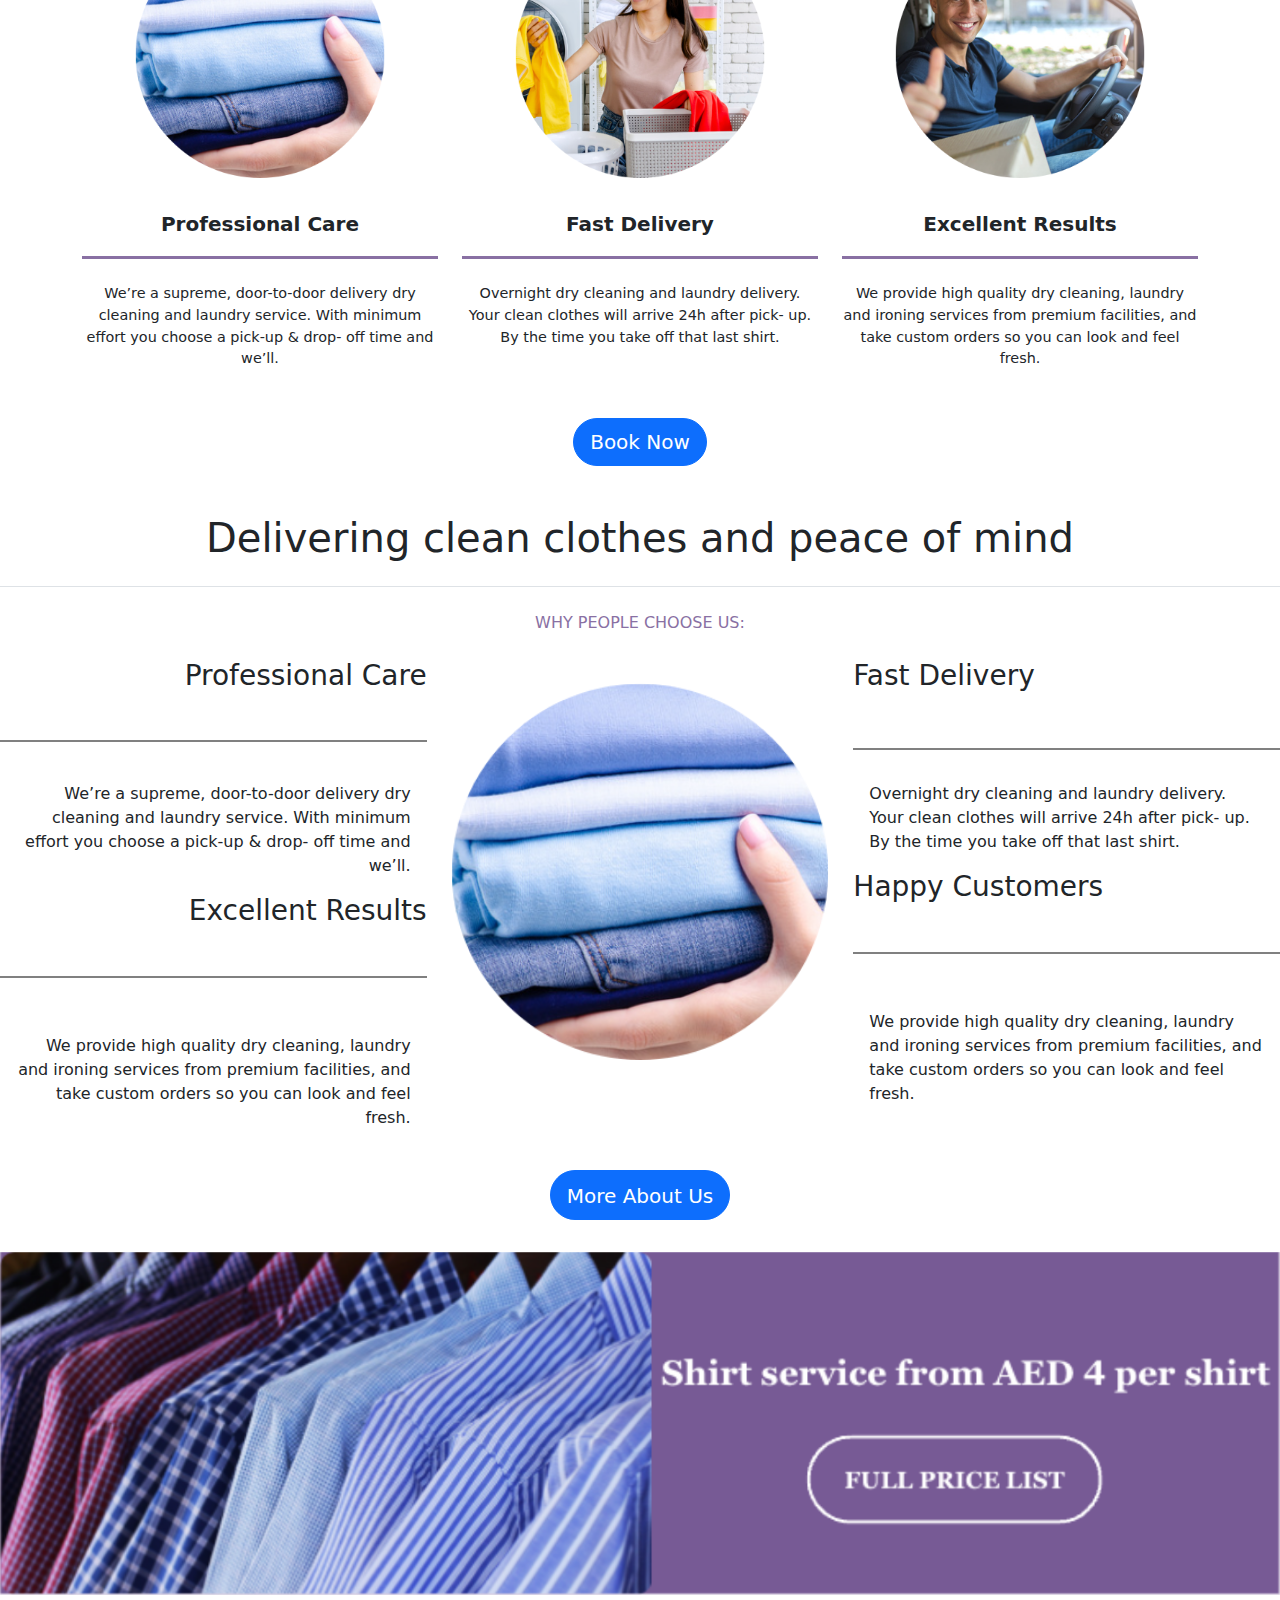
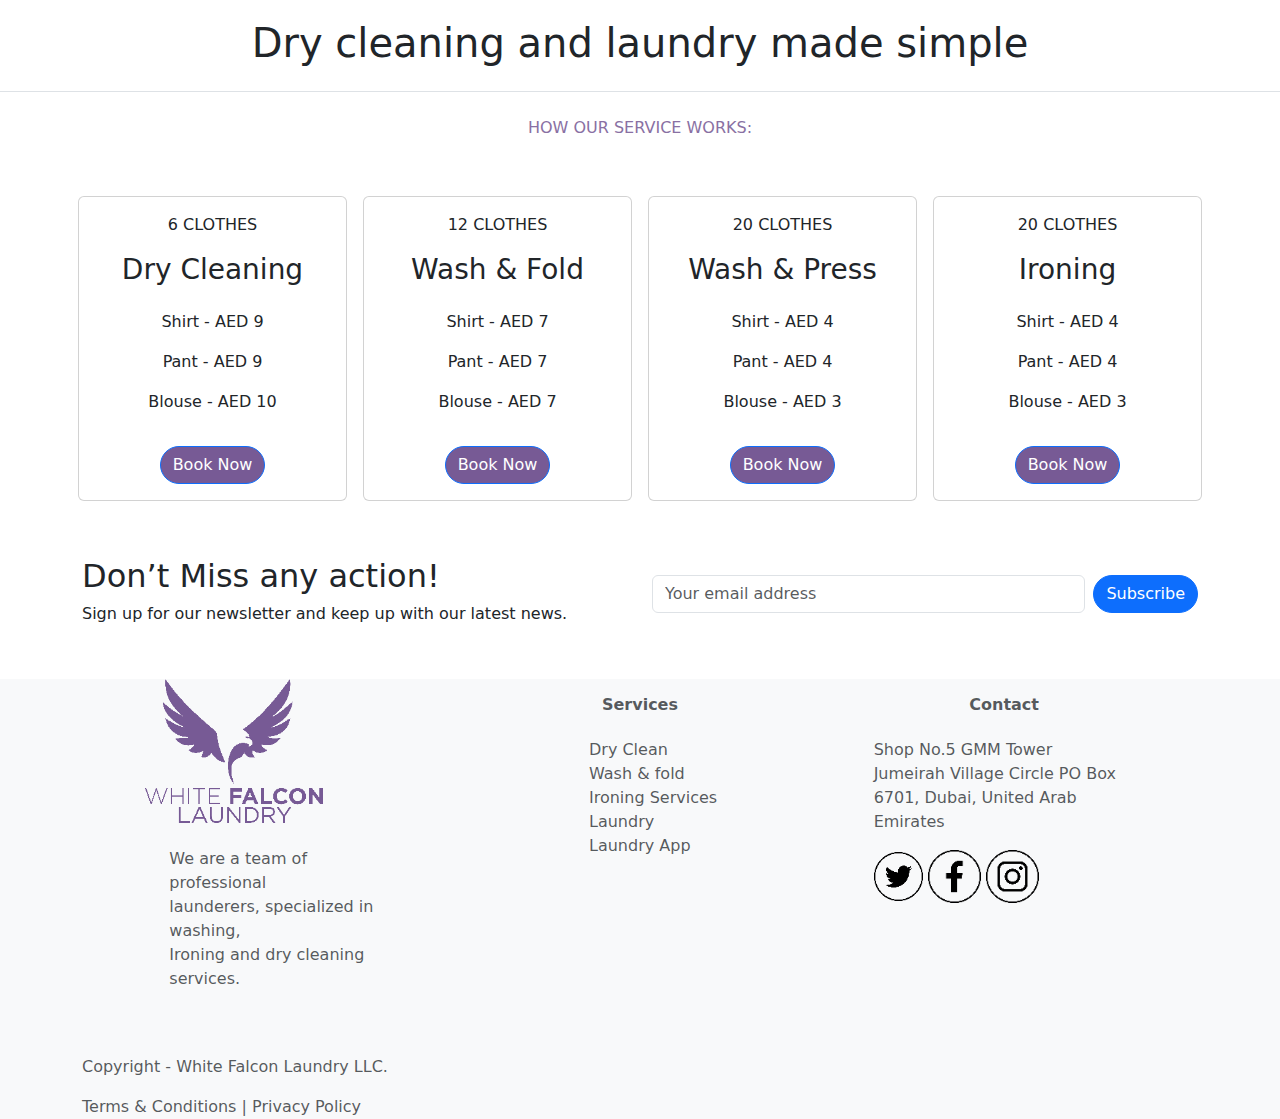
==== commit a64059a3: "feat/subscribe btn pill" ====
--- a/index.html
+++ b/index.html
@@ -394,7 +394,7 @@
             <div class="col-12 col-md-6">
               <div class="d-flex flex-column flex-md-row gap-2 justify-content-center justify-content-md-end">
                 <input type="email" class="form-control" placeholder="Your email address">
-                <button type="button" class="btn btn-primary">Subscribe</button>
+                <button type="button" class="btn btn-primary rounded-pill">Subscribe</button>
               </div>
             </div>
           </div>
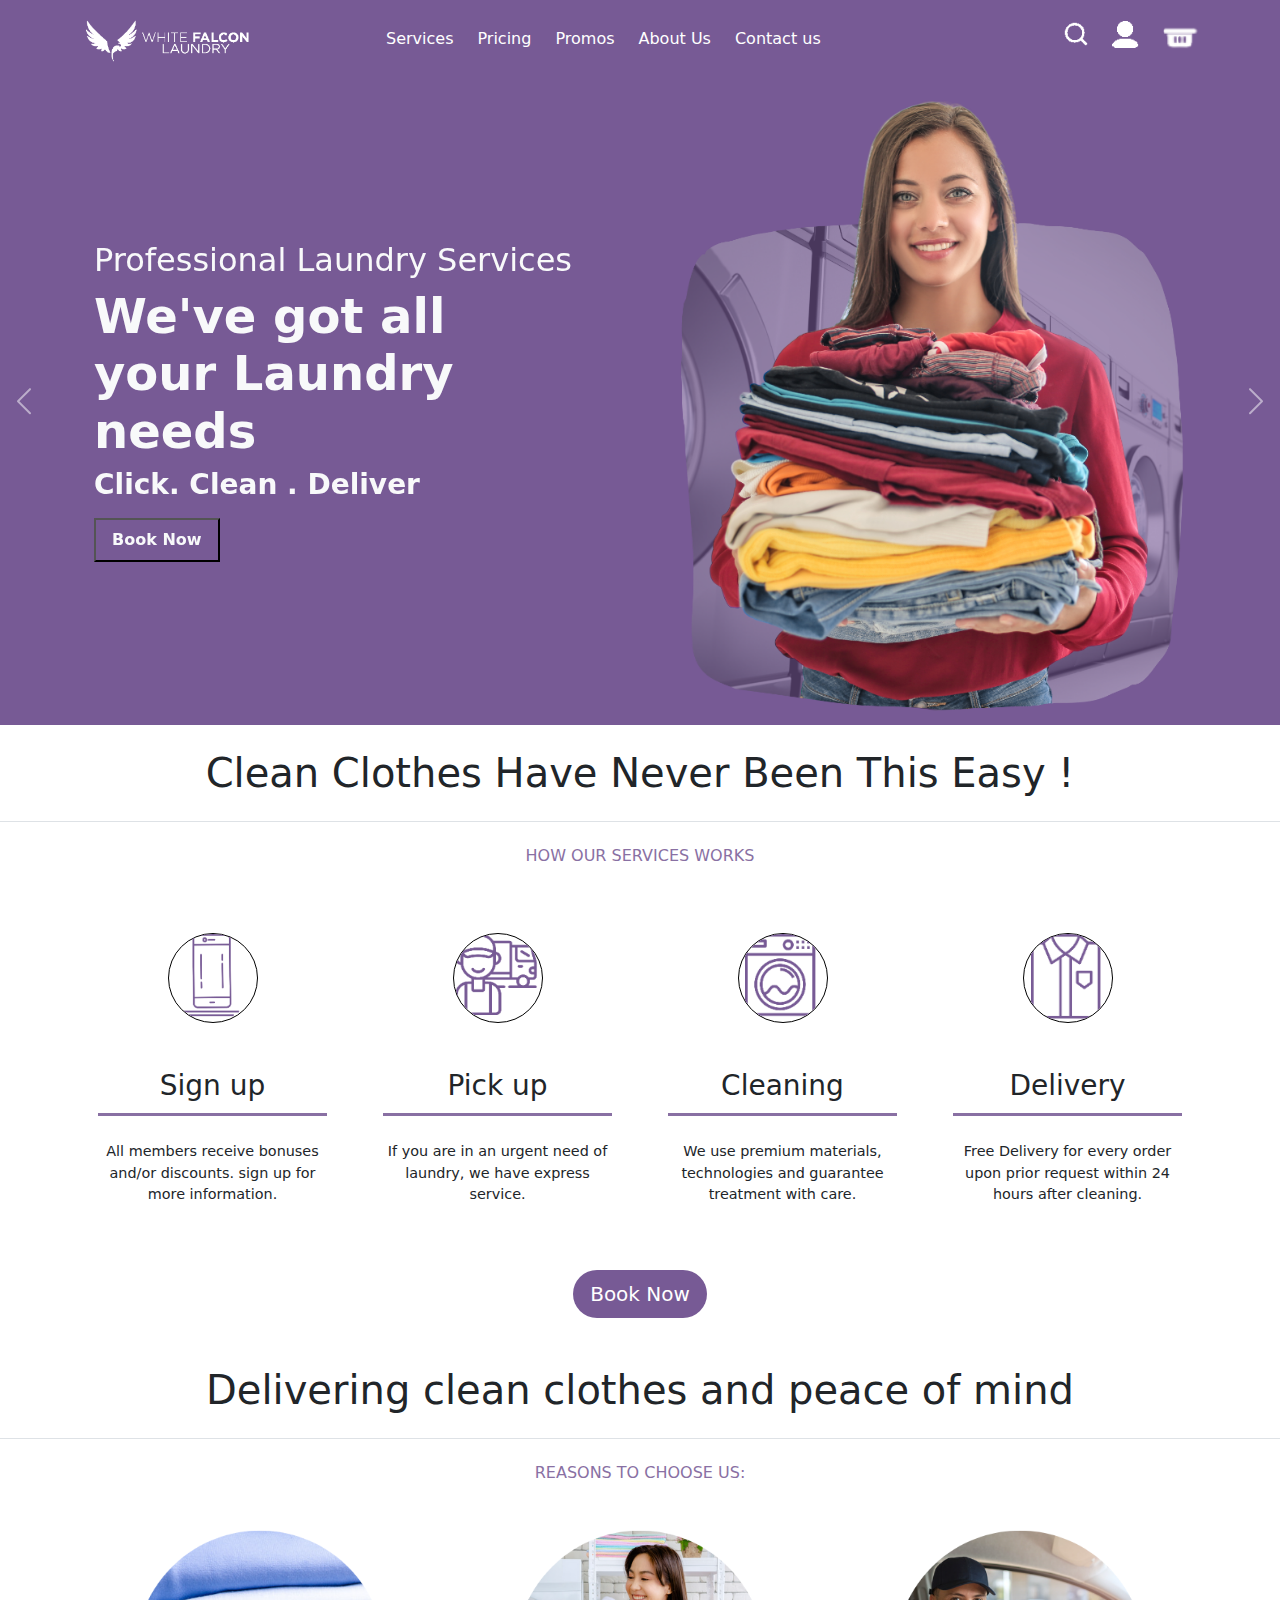
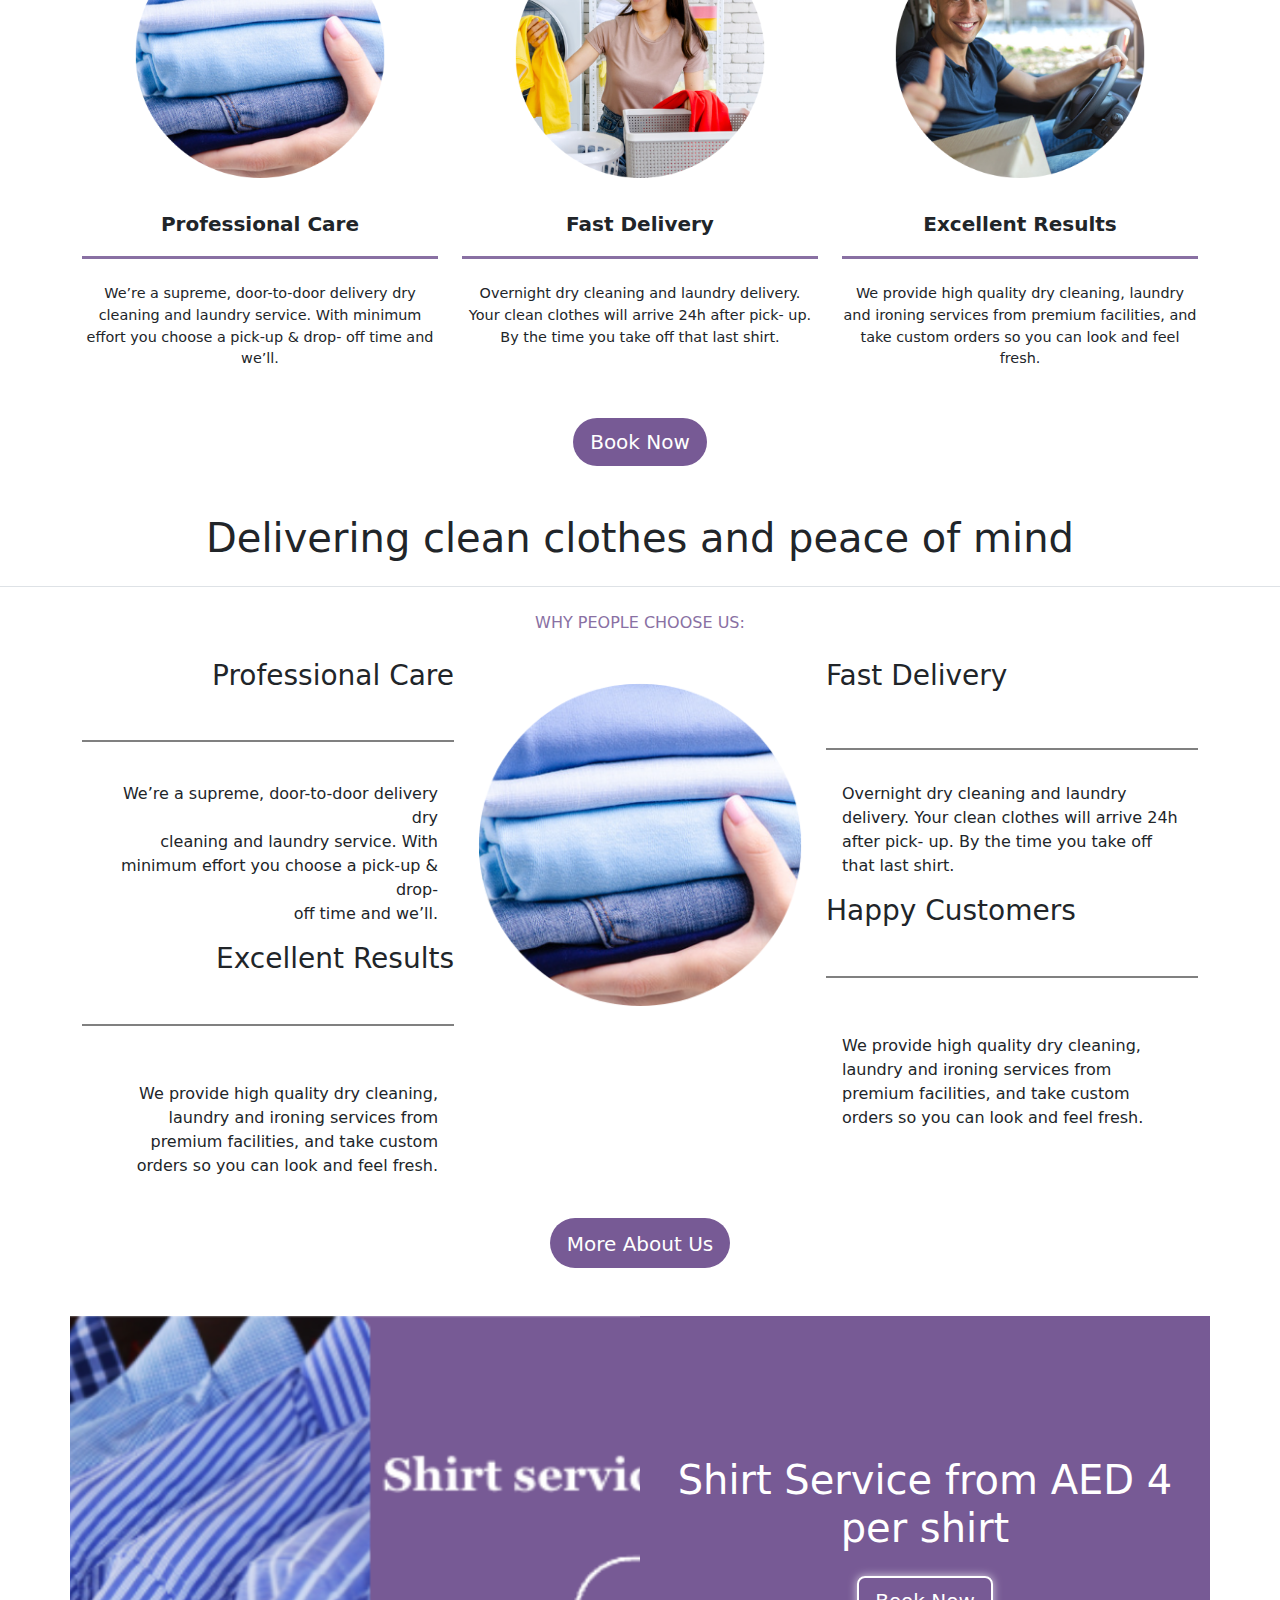
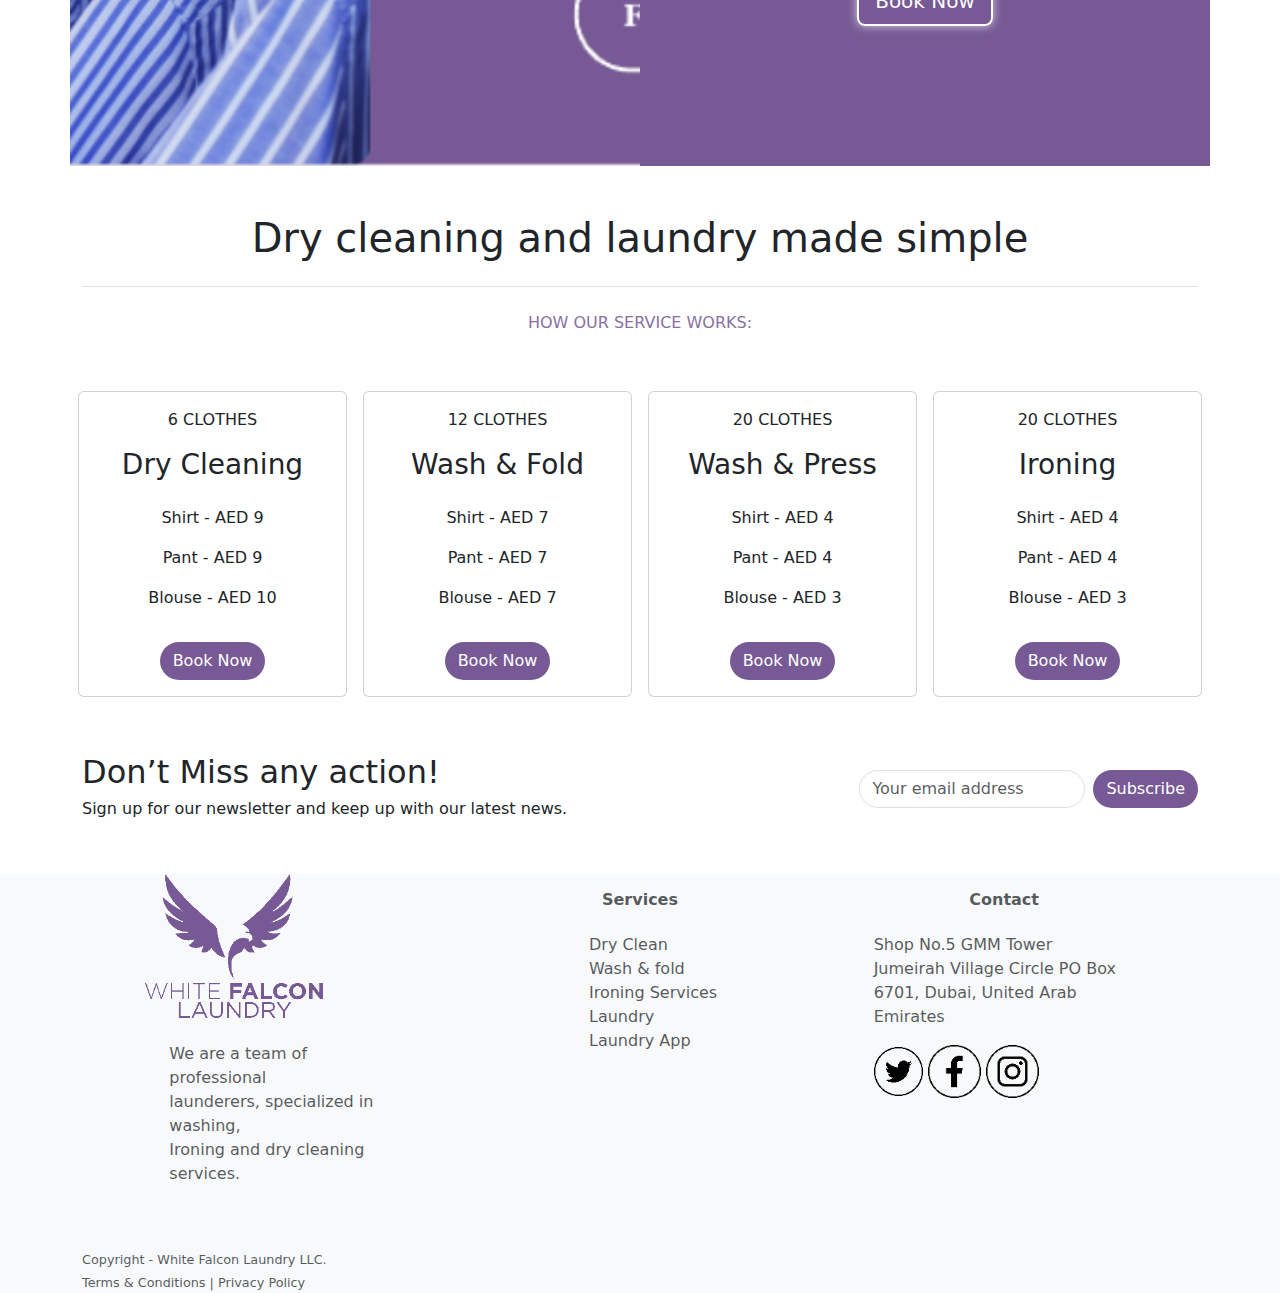
==== commit cdb814d0: "feat/last section image and text part" ====
--- a/index.html
+++ b/index.html
@@ -184,13 +184,10 @@
             </div>
         </div>
     </div>
-    <div class="book2sideicon">
-    <div class="book-2 text-center"><button type="button" class="btn btn-primary btn-lg rounded-pill mb-4 mt-5" >Book Now</button>
+    
+    <div class="book-2 text-center"><button type="button"  style="color: white; "  class="btn custom-btn btn-lg rounded-pill mb-4 mt-5" >Book Now</button>
     </div>
-    <div class="twosideicon ">
-      <img  class="sideimg" src="./images/Basket float1.png" alt="">
-     <img  class="sideimg" src="./images/Chat float.png" alt="">
-     </div></div>
+    
      <!-- middle upper section heading end-->
       <!-- middle lower section heading start -->
       <div class="text-center">
@@ -247,7 +244,7 @@
         </div>
     </div>
        <!-- three cards with circle image end -->
-       <div class="book-2 text-center"><button type="button" class="btn btn-primary btn-lg rounded-pill mb-4 mt-5" >Book Now</button>
+       <div class="book-2 text-center"><button   style="color: white; " type="button" class="btn custom-btn btn-lg rounded-pill mb-4 mt-5" >Book Now</button>
        </div>
        
        <div class="text-center">
@@ -257,13 +254,13 @@
       </div>
        <!-- middle lower section heading end -->
         <!-- grid part starts -->
-        <div  class="three-items">
+        <div  class="three-items container">
           <div >
              <div class="" >
-              <p class="h3 text-center hgfirst "  style="border-bottom: 2px solid gray; padding-bottom: 3rem; ">Professional Care</p>
-              <p class=" paragrdupper fs-6 mt-6 text-center px-3" style="padding-top: 2rem;">We’re a supreme, door-to-door delivery dry
-              cleaning and laundry service. With
-              minimum effort you choose a pick-up & drop-
+              <p class="h3 text-center hgfirst "  style="border-bottom: 2px solid gray; padding-bottom: 3rem;  ;">Professional Care</p>
+              <p class=" paragrdupper fs-6 mt-6 text-center px-3" style="padding-top: 2rem;">We’re a supreme, door-to-door delivery dry <br>
+              cleaning and laundry service. With <br>
+              minimum effort you choose a pick-up & drop-<br>
               off time and we’ll.</p>
              </div>
               <div>
@@ -297,11 +294,28 @@
         </div>
          <!-- grid part ends -->
           <!-- after grid part (btn,img,heading) starts -->
-         <div class="more-about text-center  mt-4"> <button type="button" class="btn btn-primary btn-lg rounded-pill" style="padding-top: 10px; ">More About Us</button></div>
-         <div  class="text-center"    style="width: 100%;    padding-top: 2rem;">
-          <img src="./images/Centre Banner.png" class="img-fluid text-center" alt="...">
-        </div>
-        <div class="text-center">
+         <div class="more-about text-center  mt-4"> 
+          <button type="button" class="btn custom-btn btn-lg rounded-pill" style="padding-top: 10px; color: white; ">More About Us</button>
+        </div >
+         <!-- center img starts -->
+      <div class="container my-5">
+        <div class="row d-flex align-items-stretch">
+          
+          <!-- Left Section (Image) -->
+          <div class="col-12 col-md-6 p-0 d-flex">
+            <img src="./images/Centre Banner.png" class="w-100 h-100 object-fit-cover" style="min-height: 50vh;" alt="Shirt Service">
+          </div>
+      
+          <!-- Right Section (Text & Button with Full Background Cover) -->
+          <div class="col-12 col-md-6 bgcenterimg text-white d-flex flex-column justify-content-center align-items-center p-4" style="min-height: 50vh;">
+            <h1 class="display-6 text-center">Shirt Service from AED 4 per shirt</h1>
+            <button type="button" class="btn custoom-btn bntext btn-lg mt-3">Book Now</button>
+          </div>
+               <!-- center image parts end -->
+        </div>
+      </div>
+      
+        <div class="text-center container">
           <div class="h1border border-bottom mt-4  " >
             <h1 class="mb-4">Dry cleaning and laundry made simple</h1> 
           </div>
@@ -325,7 +339,7 @@
                   <p>Blouse - AED 10</p>
                 </div>
                 <div class="card-body text-center">
-                  <button class="btn btn-primary belowbuton rounded-pill">Book Now</button>
+                  <button   style="color: white; "  class="btn custom-btn belowbuton rounded-pill">Book Now</button>
                 </div>
               </div>
             </div>
@@ -341,7 +355,7 @@
                   <p>Blouse - AED 7</p>
                 </div>
                 <div class="card-body text-center">
-                  <button class="btn btn-primary belowbuton rounded-pill">Book Now</button>
+                  <button   style="color: white; " class="btn custom-btn belowbuton rounded-pill">Book Now</button>
                 </div>
               </div>
             </div>
@@ -357,7 +371,7 @@
                   <p>Blouse - AED 3</p>
                 </div>
                 <div class="card-body text-center">
-                  <button class="btn btn-primary belowbuton rounded-pill">Book Now</button>
+                  <button  style="color: white; "  class="btn custom-btn belowbuton rounded-pill">Book Now</button>
                 </div>
               </div>
             </div>
@@ -373,7 +387,7 @@
                   <p>Blouse - AED 3</p>
                 </div>
                 <div class="card-body text-center">
-                  <button class="btn btn-primary belowbuton rounded-pill">Book Now</button>
+                  <button  style="color: white; "  class="btn custom-btn belowbuton rounded-pill">Book Now</button>
                 </div>
               </div>
             </div>
@@ -384,7 +398,7 @@
         
         <div class="container my-5">
           <div class="row align-items-center text-center text-md-start">
-            <!-- Left Section -->
+            <!-- Left  -->
             <div class="col-12 col-md-6 mb-3 mb-md-0">
               <h2 class="h2">Don’t Miss any action!</h2>
               <p class="h6">Sign up for our newsletter and keep up with our latest news.</p>
@@ -392,9 +406,9 @@
             
             <!-- Right Section -->
             <div class="col-12 col-md-6">
-              <div class="d-flex flex-column flex-md-row gap-2 justify-content-center justify-content-md-end">
-                <input type="email" class="form-control" placeholder="Your email address">
-                <button type="button" class="btn btn-primary rounded-pill">Subscribe</button>
+              <div class="d-flex flex-column flex-md-row gap-2 justify-content-center justify-content-md-end ">
+                <input type="email" class="form-control inplength rounded-pill " placeholder="Your email address" >
+                <button  style="color: white; "  type="button" class="btn custom-btn rounded-pill  subbtn ">Subscribe</button>
               </div>
             </div>
           </div>
@@ -423,7 +437,7 @@
             <div class="col-md-2 col-lg-2 col-xl-2 mx-auto mb-4 mt-3">
               <!-- Links -->
               <h6 class=" w-100 fw-bold mb-4 text-center">Services</h6>
-              <!-- <img src="./images/Services Footer.png" alt=""> -->
+              
               <ul >
                 <li>Dry Clean</li>
                 <li>Wash & fold</li>
@@ -445,20 +459,15 @@
             <!-- Grid column -->
           </div>
           <!-- Grid row -->
-          <div  class="">
-            <p class="fs-6">Copyright - White Falcon Laundry LLC.</p>
-           <p class="fs-6">Terms & Conditions | Privacy Policy</p>
+          <div   >
+            <p class="cpytext mb-1 ">Copyright - White Falcon Laundry LLC.</p>
+           <p class="cpytext">Terms & Conditions | Privacy Policy</p>
          </div>
         </div>
       </section>
       <!-- Section: Links  -->
 
-      <!-- Copyright -->
-      <!-- <div class="text-center p-4" style="background-color: rgba(0, 0, 0, 0.05);">
-      © 2021 Copyright:
-      <a class="text-reset fw-bold" href="https://mdbootstrap.com/">MDBootstrap.com</a>
-    </div> -->
-      <!-- Copyright -->
+   
     </footer>
     <!-- Footer -->
     <!-- footer part ends -->
--- a/style.css
+++ b/style.css
@@ -16,6 +16,10 @@
 }
 
 .combine-nav-image {
+  background-color: #775A95;
+}
+
+.custom-btn {
   background-color: #775A95;
 }
 
@@ -94,18 +98,28 @@
 }
 
 @media (min-width: 768px) {
+  .inplength {
+    width: -moz-fit-content;
+    width: fit-content;
+  }
+  .three-items {
+    display: grid;
+    grid-template-columns: repeat(3, 1fr);
+  }
+  .hgfirst {
+    text-align: end !important;
+  }
+  .paragrdupper {
+    text-align: end !important;
+  }
+  .mar-nav {
+    margin-left: 100px;
+    margin-right: auto;
+  }
   .icon-nav {
     display: flex;
     justify-content: space-evenly;
   }
-}
-@media (min-width: 768px) {
-  .mar-nav {
-    margin-left: 100px;
-    margin-right: auto;
-  }
-}
-@media (min-width: 768px) {
   .carousel-control-prev,
   .carousel-control-next {
     width: auto; /* Prevents buttons from taking extra space */
@@ -138,21 +152,10 @@
   padding-bottom: 20px;
 }
 
-@media (min-width: 768px) {
-  .three-items {
-    display: grid;
-    grid-template-columns: repeat(3, 1fr);
-  }
-  .three-items .hgfirst {
-    text-align: end !important;
-  }
-  .three-items .paragrdupper {
-    text-align: end !important;
-  }
-  .grimage {
-    width: 100% !important;
-  }
-}
+.grimage {
+  width: 100% !important;
+}
+
 @media (max-width: 767px) {
   .hglast {
     text-align: center !important;
@@ -180,30 +183,32 @@
   justify-content: space-evenly;
 }
 
-@media (min-width: 320px) and (max-width: 649px) {
-  .four-cards-bottom {
-    display: grid;
-    grid-template-columns: 1fr 1fr;
-    align-items: center;
-  }
-}
-@media (min-width: 1024px) {
-  .twosideicon {
-    position: absolute;
-    z-index: 99;
-    display: flex;
-    flex-direction: column;
-    right: 1px;
-    gap: 1rem;
-    transform: translateY(-40%);
-    padding-bottom: 70px;
-  }
-  .sideimg {
-    width: 90%;
-  }
-}
-@media (max-width: 1023px) {
-  .twosideicon {
-    display: none;
-  }
+.cpytext {
+  font-size: 0.8rem;
+}
+
+.subbtn:hover {
+  color: black !important;
+  background-color: #e0aaff;
+}
+
+.bgcenterimg {
+  background-color: #775A95;
+}
+
+.bntext {
+  color: white;
+}
+
+.custoom-btn {
+  border: 2px solid white; /* White border */
+  color: white; /* White text */
+  background: transparent; /* Transparent background */
+  box-shadow: 0px 0px 10px rgba(255, 255, 255, 0.7); /* White glow effect */
+  transition: all 0.3s ease-in-out; /* Smooth effect */
+}
+
+.custoom-btn:hover {
+  background: white; /* White background on hover */
+  color: black; /* Black text on hover */
 }/*# sourceMappingURL=style.css.map */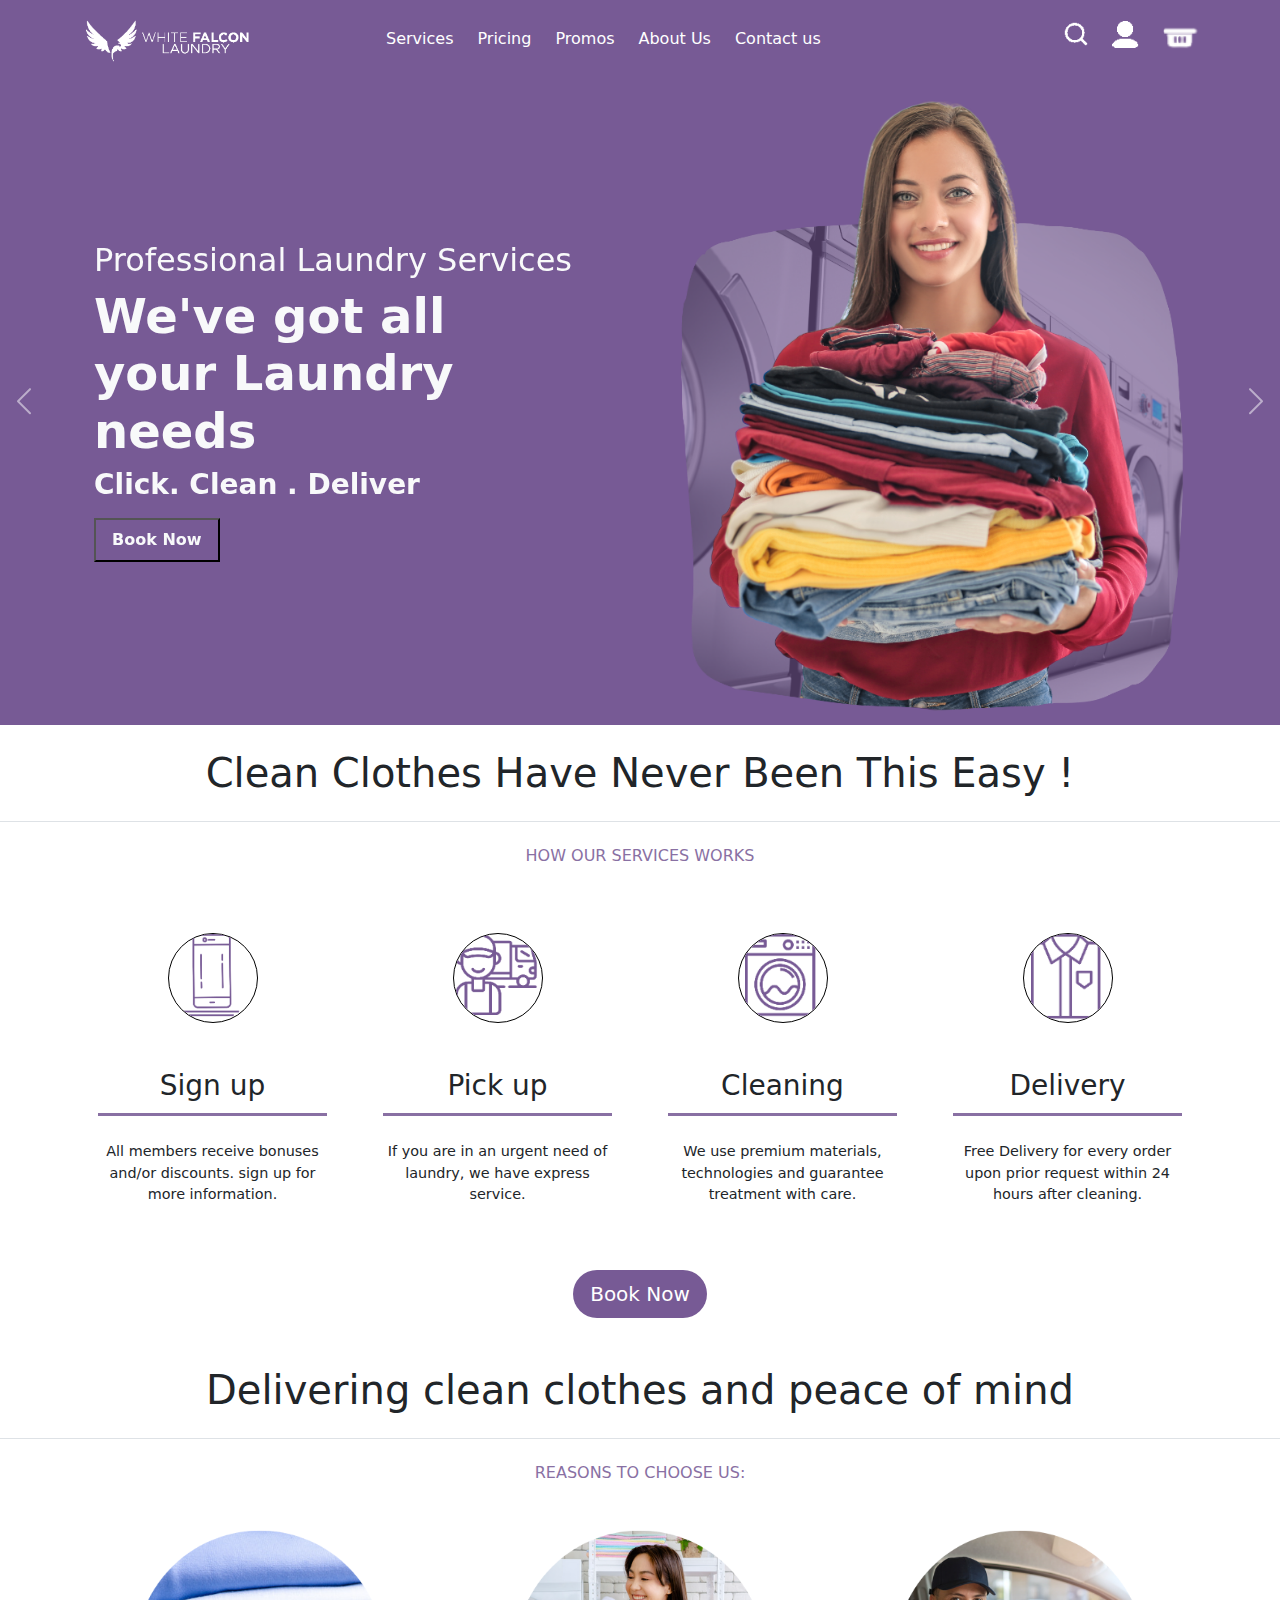
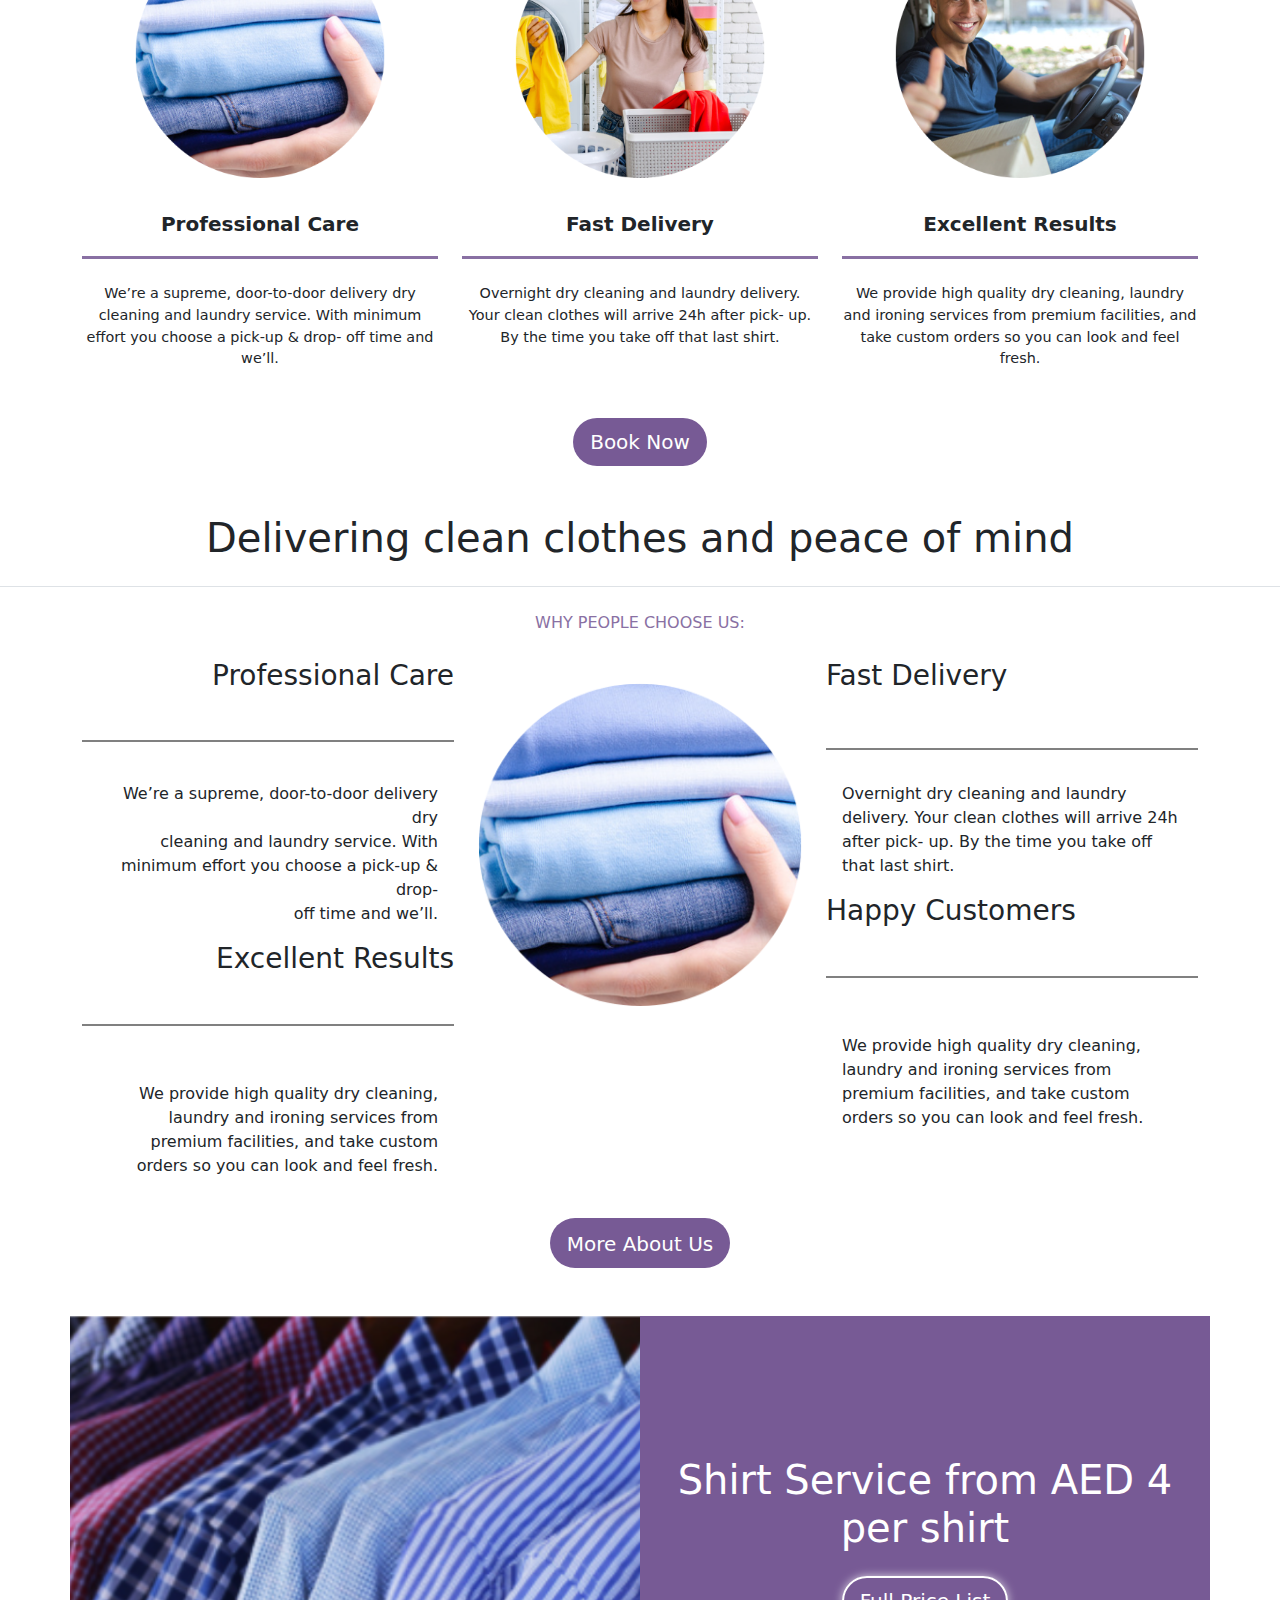
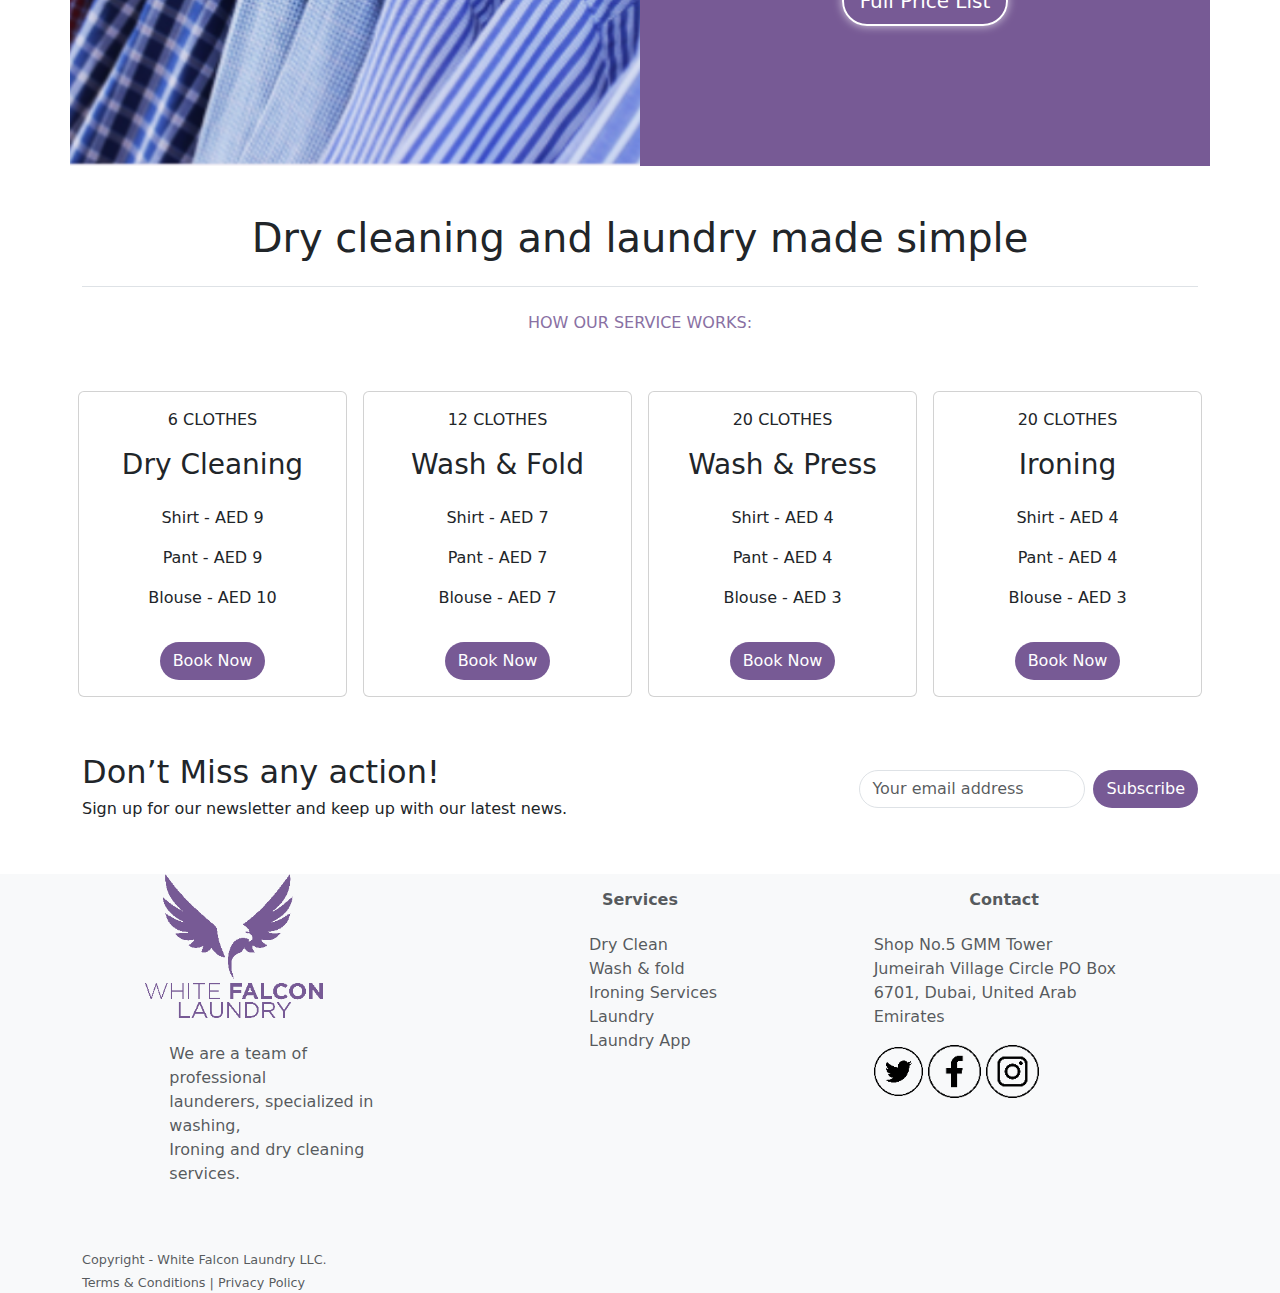
==== commit 87adce71: "feat/last section image and text part" ====
--- a/index.html
+++ b/index.html
@@ -309,7 +309,7 @@
           <!-- Right Section (Text & Button with Full Background Cover) -->
           <div class="col-12 col-md-6 bgcenterimg text-white d-flex flex-column justify-content-center align-items-center p-4" style="min-height: 50vh;">
             <h1 class="display-6 text-center">Shirt Service from AED 4 per shirt</h1>
-            <button type="button" class="btn custoom-btn bntext btn-lg mt-3">Book Now</button>
+            <button type="button" class="btn custoom-btn bntext rounded-pill btn-lg mt-3">Full Price List</button>
           </div>
                <!-- center image parts end -->
         </div>
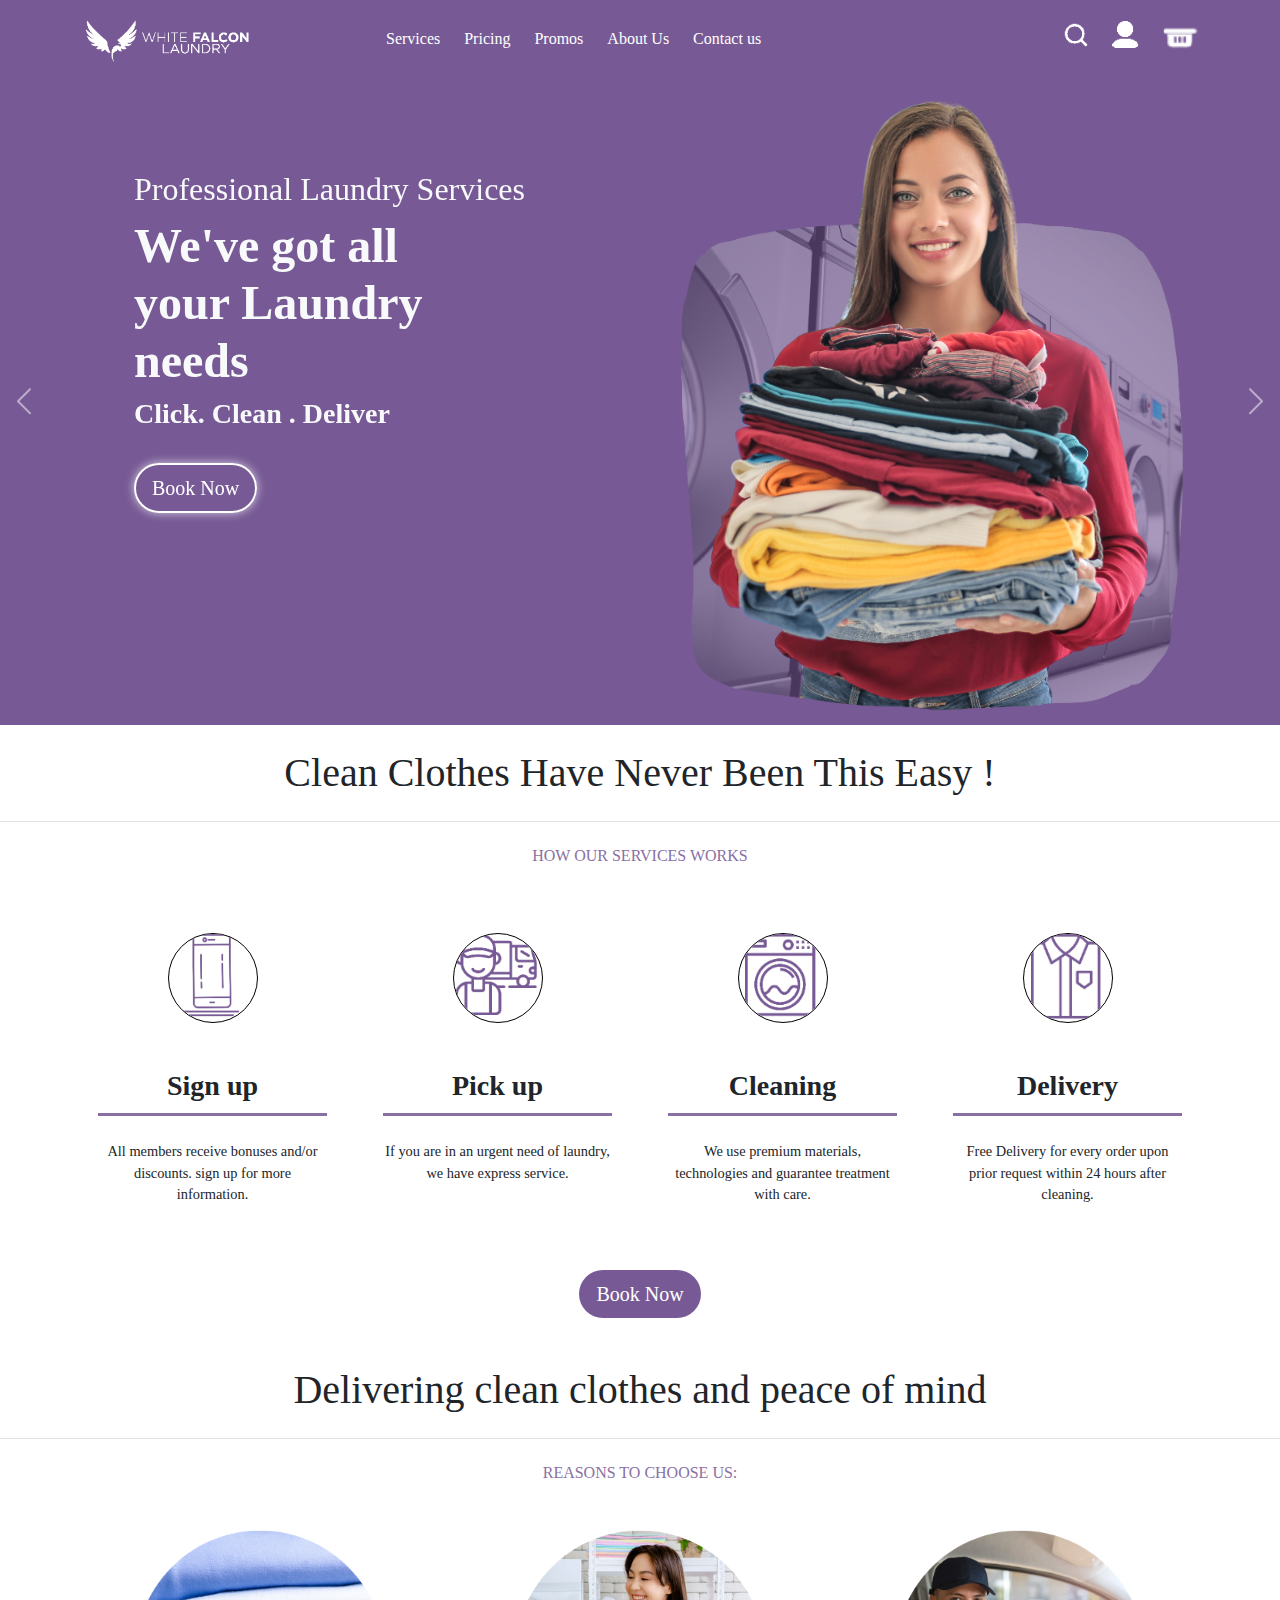
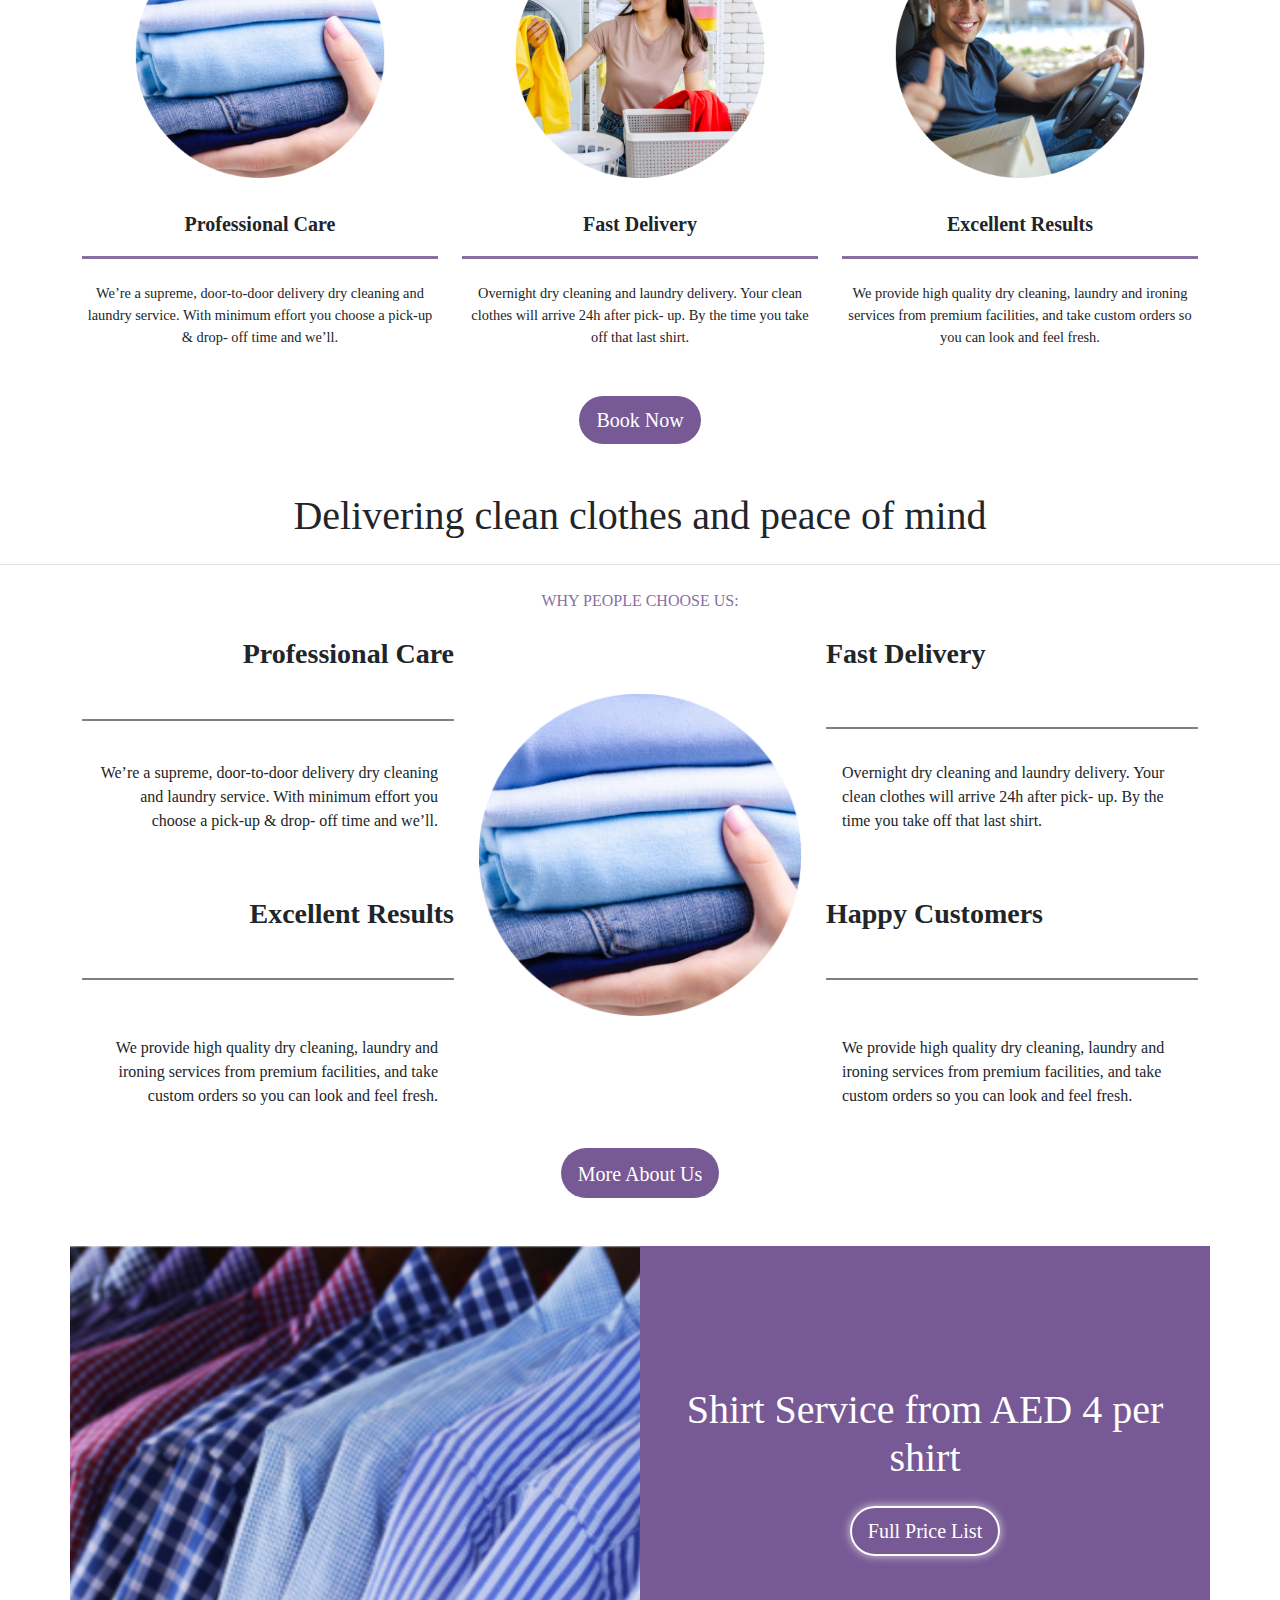
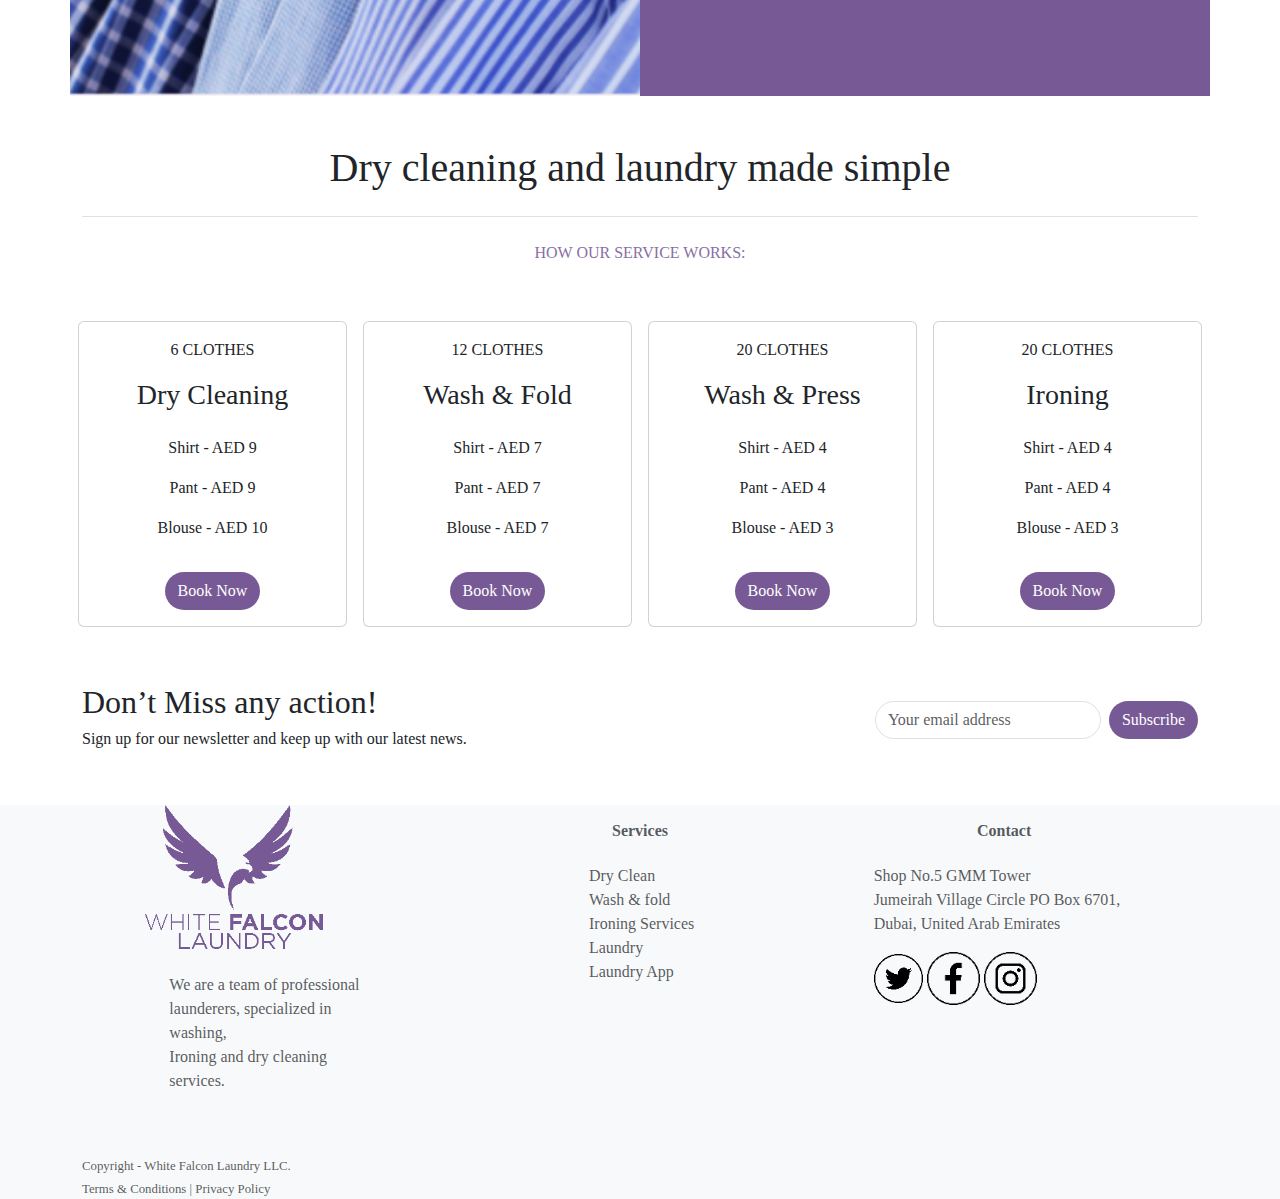
==== commit d6483e45: "feat/font family ,some padding" ====
--- a/index.html
+++ b/index.html
@@ -73,8 +73,8 @@
                   <img src="./images/top-banner-pic-2.png" class="img-fluid w-100" alt="Slide 1">
                 </div>
                 <!-- Text below in small screens, left in md+ -->
-                <div class="col-12 col-md-6 order-md-1 text-center text-md-start p-4">
-                    <h4 class=" h-head-4 text-light">Professional Laundry Services</h4>
+                <div class="col-12 col-md-6 uppdiv order-md-1 text-center text-md-start p-4">
+                    <h4 class=" h-head-4  text-light">Professional Laundry Services</h4>
                     <h1 class=" h-head fw-bold text-lg-start text-md-start text-sm-center text-light " >
                         We've got all <br />
                         your Laundry <br />
@@ -82,9 +82,7 @@
                       </h1>
                       <h3 class="fw-semibold text-lg-start text-md-start text-light text-sm-center ">Click. Clean . Deliver</h3>
                       <div class="text-sm-center  text-lg-start w-100 text-md-start mt-3">
-                        <button class=" text-light text-capitalize px-3 py-2 fw-semibold" style="background-color: #775A95;">
-                          Book Now
-                        </button>
+                        <button type="button" class="btn custoom-btn bntext rounded-pill btn-lg mt-3">Book Now</button>
                       </div>
                 </div>
               </div>
@@ -100,7 +98,7 @@
                   <img src="./images/top-banner-pic-2.png" class="img-fluid w-100" alt="Slide 2">
                 </div>
                 <!-- Text -->
-                <div class="col-12 col-md-6 order-md-1 text-center text-md-start p-4">
+                <div class="col-12 col-md-6 order-md-1 uppdiv text-center text-md-start p-4">
                     <h4 class=" h-head-4 text-light">Professional Laundry Services</h4>
                     <h1 class=" h-head fw-bold text-lg-start text-md-start text-sm-center text-light " >
                         We've got all <br />
@@ -109,9 +107,10 @@
                       </h1>
                       <h3 class="fw-semibold text-light text-lg-start text-md-start text-sm-center ">Click. Clean . Deliver</h3>
                       <div class=" w-100 text-md-start mt-3">
-                        <button class=" text-sm-center text-lg-start text-md-start text-light text-capitalize px-3 py-2 fw-semibold" style="background-color: #775A95;">
+                        <!-- <button class=" text-sm-center border-white rounded-pill text-lg-start text-md-start text-light text-capitalize px-3 py-2 fw-semibold" style="background-color: #775A95;">
                           Book Now
-                        </button>
+                        </button> -->
+                        <button type="button" class="btn custoom-btn bntext rounded-pill btn-lg mt-3">Book Now</button>
                       </div>
                 </div>
               </div>
@@ -143,7 +142,7 @@
                 <div class="card text-center"style="border:none">
                     <img src="./images/Sign up Icon.png" class="card-img-top border border-black" alt="Image">
                     <div class="card-body">
-                      <h3 class="upper-card-heading">Sign up</h3>
+                      <h3 class="upper-card-heading fw-bold">Sign up</h3>
                         <p class="card-text">All members receive bonuses
                           and/or discounts. sign up for more
                           information.</p>
@@ -154,7 +153,7 @@
                 <div class="card text-center " style="border:none">
                     <img src="./images/Pick up Icon.png" class="card-img-top border border-black" alt="Image">
                     <div class="card-body">
-                      <h3 class="upper-card-heading">Pick up</h3>
+                      <h3 class="upper-card-heading fw-bold">Pick up</h3>
                         <p class="card-text">If you are in an urgent need of 
                           laundry, we have express service.</p>
                     </div>
@@ -164,7 +163,7 @@
                 <div class="card text-center"style="border:none">
                     <img src="./images/Cleaning Icon.png" class="card-img-top border border-black" alt="Image">
                     <div class="card-body">
-                      <h3 class="upper-card-heading">Cleaning</h3>
+                      <h3 class="upper-card-heading fw-bold">Cleaning</h3>
                         <p class="card-text"> We use premium materials,
                           technologies and guarantee
                           treatment with care.</p>
@@ -175,7 +174,7 @@
                 <div class="card text-center" style="border:none">
                     <img src="./images/Delivery Icon.png" class="card-img-top border border-black" alt="Image">
                     <div class="card-body">
-                      <h3 class="upper-card-heading">Delivery</h3>
+                      <h3 class="upper-card-heading fw-bold">Delivery</h3>
                         <p class="card-text "> Free Delivery for every order upon
                           prior request within 24 hours after
                           cleaning.</p>
@@ -257,14 +256,14 @@
         <div  class="three-items container">
           <div >
              <div class="" >
-              <p class="h3 text-center hgfirst "  style="border-bottom: 2px solid gray; padding-bottom: 3rem;  ;">Professional Care</p>
-              <p class=" paragrdupper fs-6 mt-6 text-center px-3" style="padding-top: 2rem;">We’re a supreme, door-to-door delivery dry <br>
-              cleaning and laundry service. With <br>
-              minimum effort you choose a pick-up & drop-<br>
+              <p class="h3 text-center hgfirst  fw-bold"  style="border-bottom: 2px solid gray; padding-bottom: 3rem;  ;">Professional Care</p>
+              <p class=" paragrdupper fs-6 mt-6 text-center px-3" style="padding-top: 2rem; padding-bottom: 3rem;">We’re a supreme, door-to-door delivery dry 
+              cleaning and laundry service. With 
+              minimum effort you choose a pick-up & drop-
               off time and we’ll.</p>
              </div>
               <div>
-                <p class="h3 text-center hgfirst" style="border-bottom: 2px solid gray; padding-bottom: 3rem;  ">Excellent Results</p>
+                <p class="h3 text-center hgfirst fw-bold" style="border-bottom: 2px solid gray; padding-bottom: 3rem;  ">Excellent Results</p>
                 <p class="fs-6 paragrdupper mt-4 px-3 " style="padding-top: 2rem;">We provide high quality dry cleaning,
                 laundry and ironing services from premium 
                 facilities, and take custom orders so you can 
@@ -277,14 +276,14 @@
           <div>
             <div>
             <div  style="border-bottom: 2px solid gray; padding-bottom: 3rem; ">
-                <p class="h3  hglast martop ">Fast Delivery</p>
-              </div>
-            <p class="fs-6 mt-6  paragrdlower px-3 text-start" style="padding-top: 2rem;">Overnight dry cleaning and laundry delivery.
+                <p class="h3  hglast martop fw-bold">Fast Delivery</p>
+              </div>
+            <p class="fs-6 mt-6  paragrdlower px-3 text-start" style="padding-top: 2rem;padding-bottom: 3rem;">Overnight dry cleaning and laundry delivery.
               Your clean clothes will arrive 24h after pick-
               up. By the time you take off that last shirt.</p>
           </div>
             <div>
-              <p class="h3  hglast "style="border-bottom: 2px solid gray; padding-bottom: 3rem;  ">Happy Customers</p>
+              <p class="h3  hglast fw-bold"style="border-bottom: 2px solid gray; padding-bottom: 3rem;  ">Happy Customers</p>
             </div>
             <p class="fs-6 mt-6  paragrdlower px-3 text-start" style="padding-top: 3rem;">We provide high quality dry cleaning,
               laundry and ironing services from premium 
@@ -309,7 +308,7 @@
           <!-- Right Section (Text & Button with Full Background Cover) -->
           <div class="col-12 col-md-6 bgcenterimg text-white d-flex flex-column justify-content-center align-items-center p-4" style="min-height: 50vh;">
             <h1 class="display-6 text-center">Shirt Service from AED 4 per shirt</h1>
-            <button type="button" class="btn custoom-btn bntext rounded-pill btn-lg mt-3">Full Price List</button>
+            <button type="button" class="btn custoom-btn bntext rounded-pill btn-lg mt-3 ">Full Price List</button>
           </div>
                <!-- center image parts end -->
         </div>
--- a/style.css
+++ b/style.css
@@ -7,7 +7,7 @@
 html, body {
   width: 100%;
   height: 100%;
-  font-family: system-ui, -apple-system, BlinkMacSystemFont, "Segoe UI", Roboto, Oxygen, Ubuntu, Cantarell, "Open Sans", "Helvetica Neue", sans-serif;
+  font-family: Georgia, "Times New Roman", Times, serif;
 }
 
 a {
@@ -77,7 +77,7 @@
   padding-bottom: 10px;
 }
 
-@media (max-width: 768px) {
+@media (max-width: 992px) {
   .navbar-collapse {
     position: absolute;
     z-index: 99;
@@ -97,6 +97,12 @@
   background-color: rgb(204, 197, 197);
 }
 
+@media (min-width: 1024px) {
+  .uppdiv {
+    padding-left: 4rem !important;
+    padding-bottom: 9rem !important;
+  }
+}
 @media (min-width: 768px) {
   .inplength {
     width: -moz-fit-content;
@@ -154,6 +160,7 @@
 
 .grimage {
   width: 100% !important;
+  margin-top: 2rem;
 }
 
 @media (max-width: 767px) {
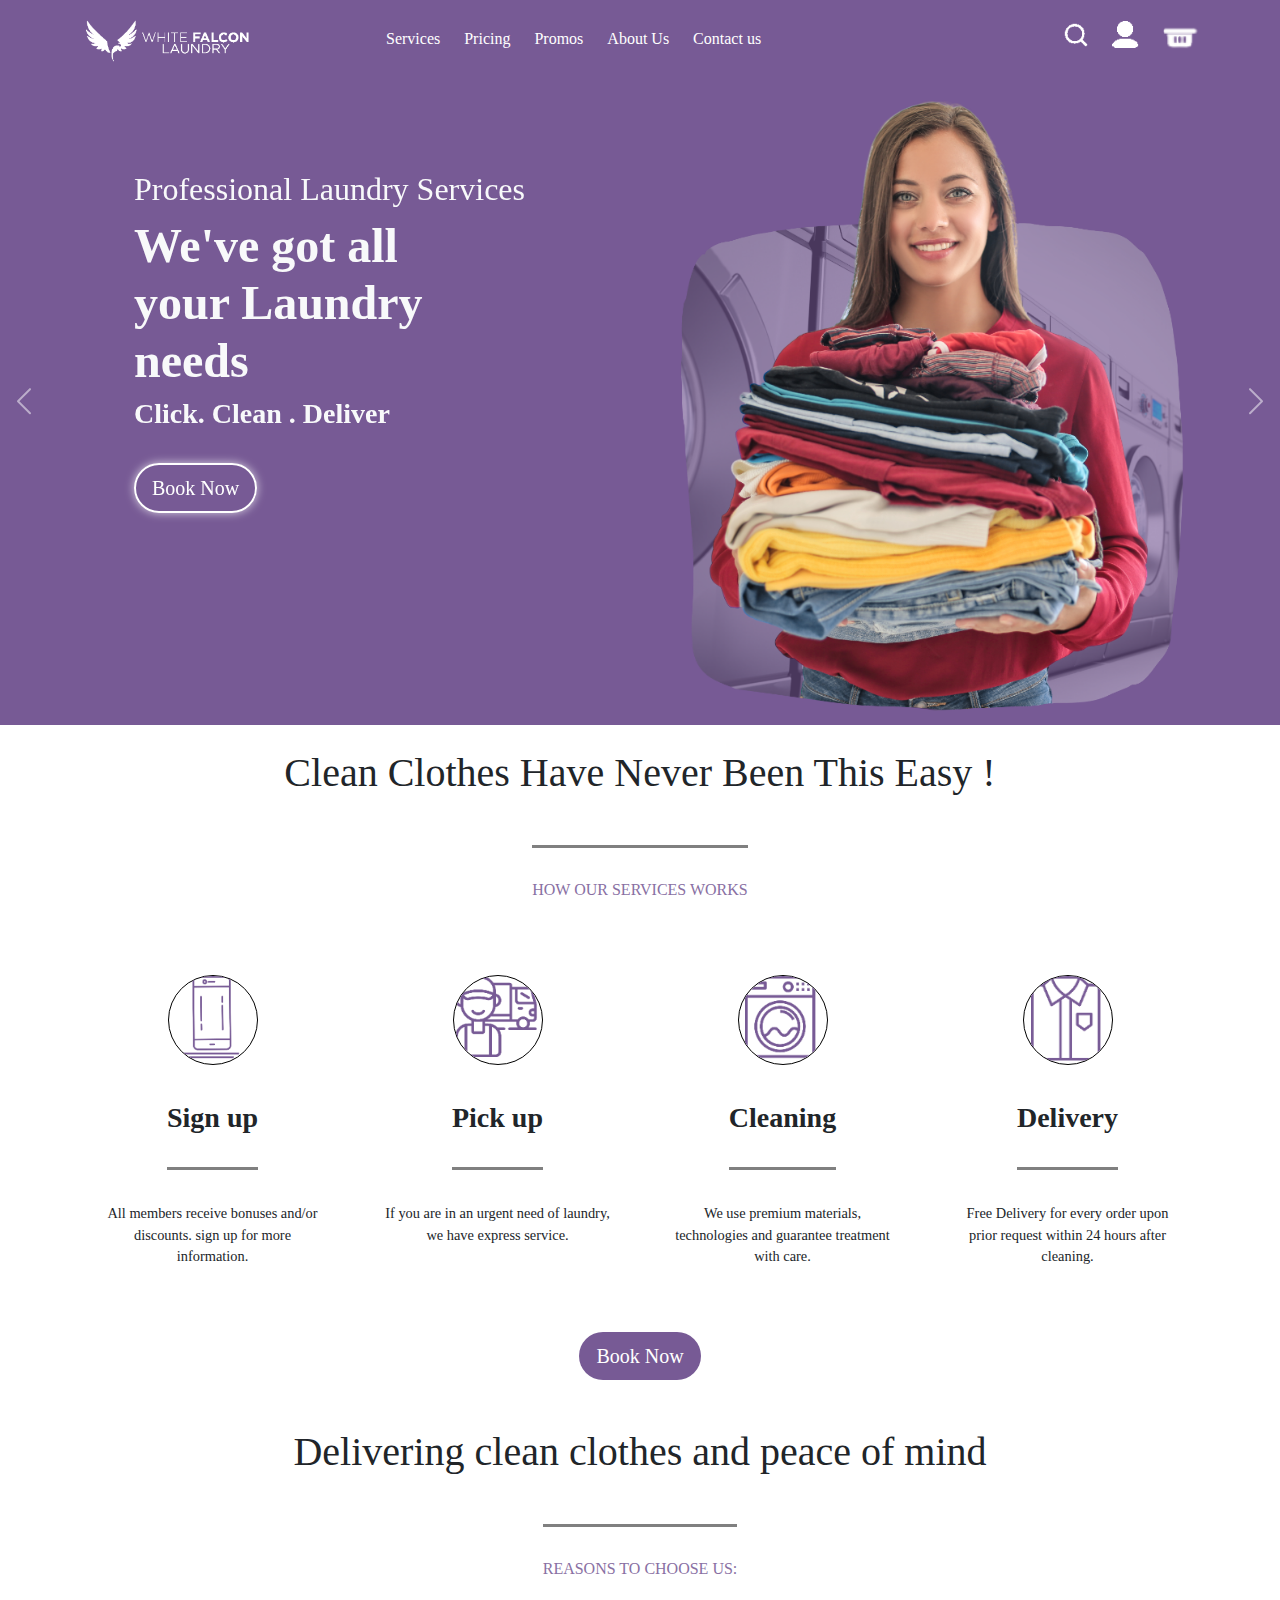
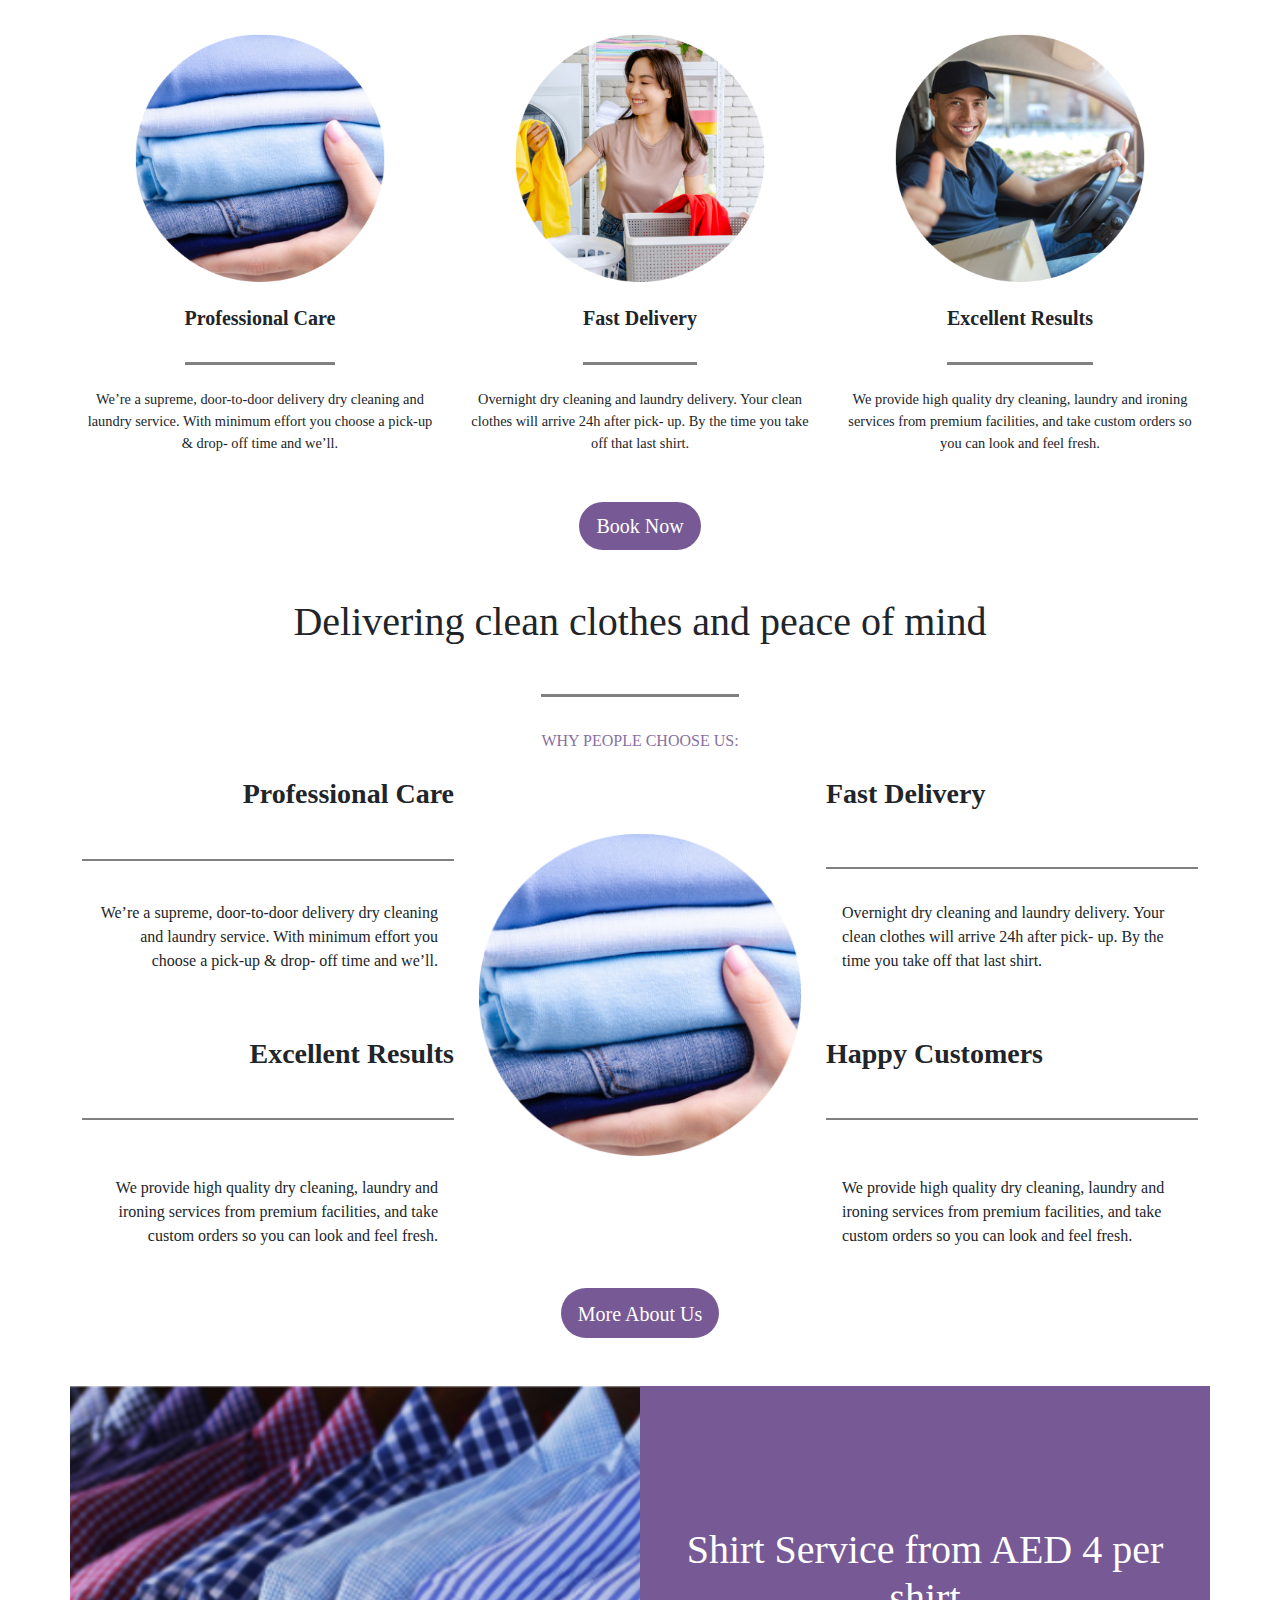
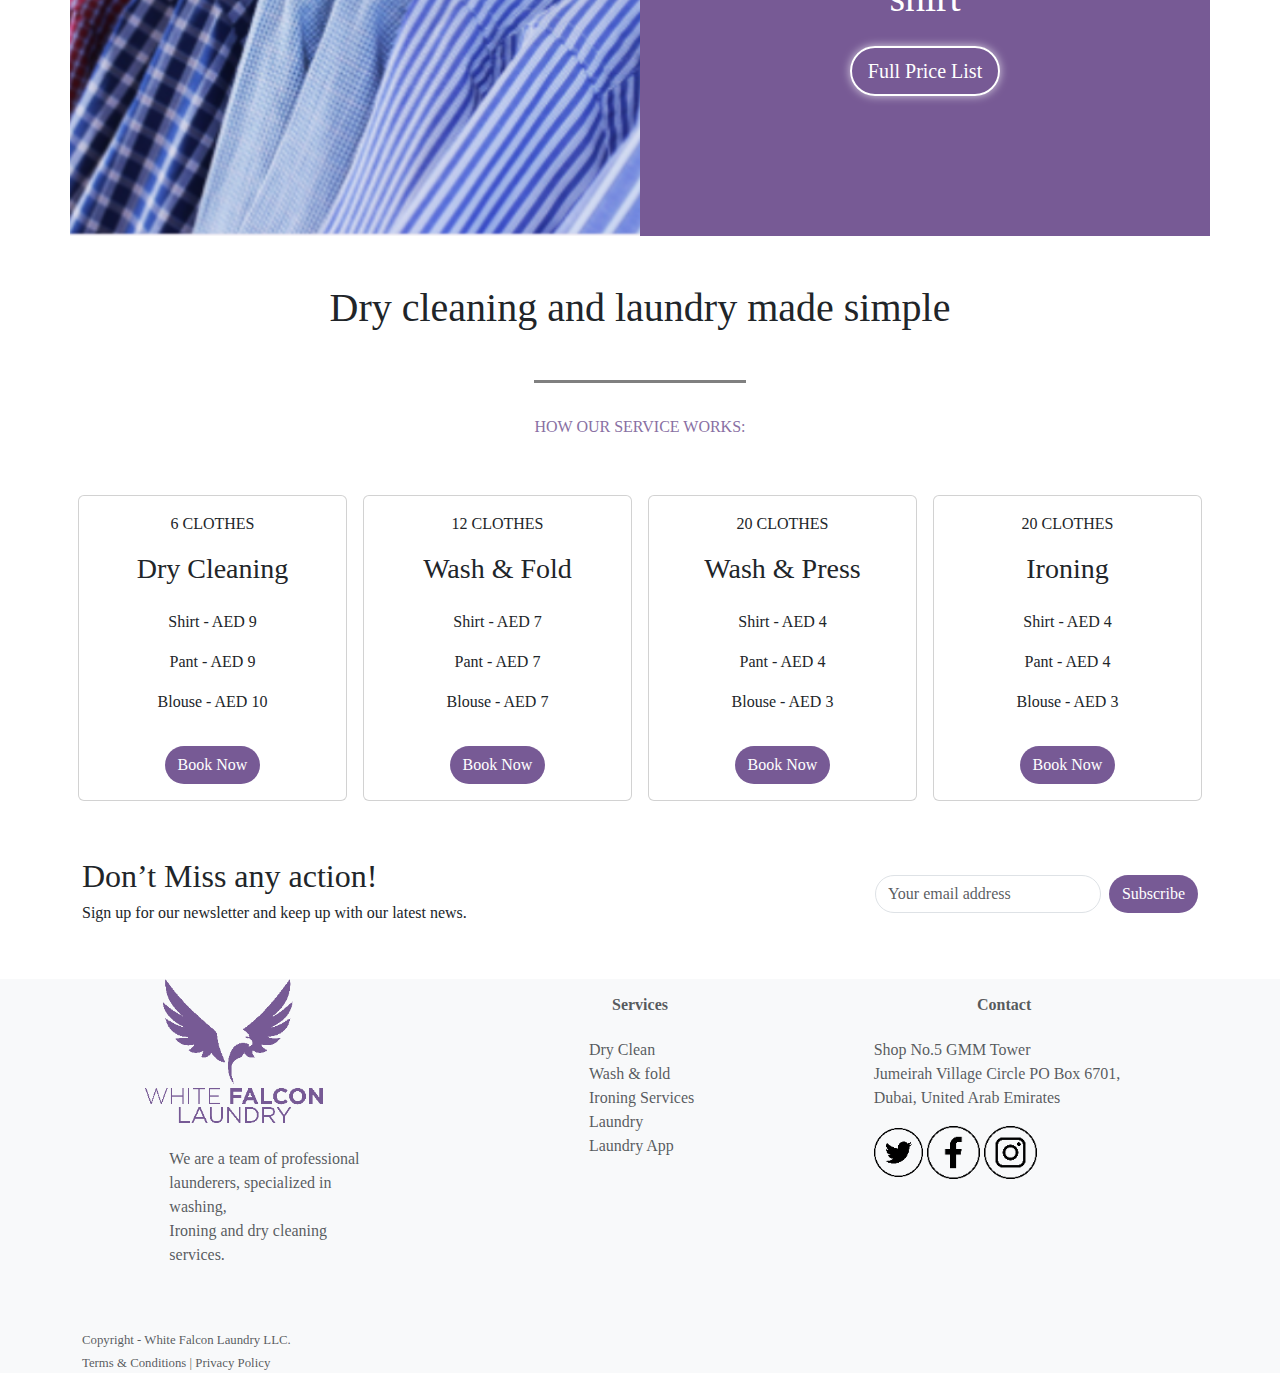
==== commit ab0f01f5: "feat/border bottom solve" ====
--- a/index.html
+++ b/index.html
@@ -132,9 +132,10 @@
 </div>
     <!-- carousel part ends -->
      <!-- middle upper section heading start-->
-      <div class="text-center">
-       <div class="h1border border-bottom mt-4 "> <h1  class="mb-4" >Clean Clothes Have Never Been This Easy !</h1></div>
-        <h6 class=" h6color mt-4  ">HOW OUR SERVICES WORKS</h6>
+      <div class="text-center" >
+       <div class="h1border  mt-4 "> <h1  class="mb-4"  >Clean Clothes Have Never Been This Easy !</h1></div>
+       
+       <div class="text-center subheading"> <h6 class=" h6color mt-4  " style=" padding-top: 2rem; border-top: 3px solid grey;">HOW OUR SERVICES WORKS</h6></div>
       </div>
       <div class="container mt-5">
         <div class="row upper-card-div">
@@ -142,7 +143,7 @@
                 <div class="card text-center"style="border:none">
                     <img src="./images/Sign up Icon.png" class="card-img-top border border-black" alt="Image">
                     <div class="card-body">
-                      <h3 class="upper-card-heading fw-bold">Sign up</h3>
+                      <div class="subheading" ><h3 class=" fw-bold" style="padding-bottom: 2rem; border-bottom: 3px solid grey;">Sign up</h3></div>
                         <p class="card-text">All members receive bonuses
                           and/or discounts. sign up for more
                           information.</p>
@@ -153,7 +154,7 @@
                 <div class="card text-center " style="border:none">
                     <img src="./images/Pick up Icon.png" class="card-img-top border border-black" alt="Image">
                     <div class="card-body">
-                      <h3 class="upper-card-heading fw-bold">Pick up</h3>
+                     <div class="subheading"><h3 class=" fw-bold" style="padding-bottom: 2rem; border-bottom: 3px solid grey;">Pick up</h3></div> 
                         <p class="card-text">If you are in an urgent need of 
                           laundry, we have express service.</p>
                     </div>
@@ -163,7 +164,7 @@
                 <div class="card text-center"style="border:none">
                     <img src="./images/Cleaning Icon.png" class="card-img-top border border-black" alt="Image">
                     <div class="card-body">
-                      <h3 class="upper-card-heading fw-bold">Cleaning</h3>
+                      <div class="subheading"><h3 class=" fw-bold" style="padding-bottom: 2rem; border-bottom: 3px solid grey;">Cleaning</h3></div>
                         <p class="card-text"> We use premium materials,
                           technologies and guarantee
                           treatment with care.</p>
@@ -174,7 +175,7 @@
                 <div class="card text-center" style="border:none">
                     <img src="./images/Delivery Icon.png" class="card-img-top border border-black" alt="Image">
                     <div class="card-body">
-                      <h3 class="upper-card-heading fw-bold">Delivery</h3>
+                     <div class="subheading"> <h3  class=" fw-bold" style="padding-bottom: 2rem; border-bottom: 3px solid grey;">Delivery</h3></div>
                         <p class="card-text "> Free Delivery for every order upon
                           prior request within 24 hours after
                           cleaning.</p>
@@ -190,8 +191,8 @@
      <!-- middle upper section heading end-->
       <!-- middle lower section heading start -->
       <div class="text-center">
-        <div class="h1border border-bottom mt-4 "> <h1  class="mb-4">Delivering clean clothes and peace of mind</h1></div>
-         <h6 class=" h6color mt-4  ">REASONS TO CHOOSE US:</h6>
+        <div class="h1border  mt-4 "> <h1  class="mb-4">Delivering clean clothes and peace of mind</h1></div>
+         <div class="subheading"><h6 class=" h6color mt-4  " style=" padding-top: 2rem; border-top: 3px solid grey;"> REASONS TO CHOOSE US:</h6></div>
        </div>
        <!-- three cards with circle image start -->
        
@@ -202,7 +203,7 @@
                 <div class=" thumb text-center">
                     <img src="./images/Thumbnail 1.png" class="circlemidimage" alt="Image 1">
                     <div class="card-body text-center">
-                          <h5 class="card-title fw-bold mt-4 thumbh-card-heading">Professional Care</h5>
+                          <div class="subheading"><h5 class="card-title fw-bold mt-4 thumbh-card-heading" style="padding-bottom: 2rem; border-bottom: 3px solid grey;">Professional Care</h5></div>
                         <p class="card-text threecardtext mt-4">We’re a supreme, door-to-door delivery dry
                           cleaning and laundry service. With
                           minimum effort you choose a pick-up & drop-
@@ -217,7 +218,7 @@
                 <div class=" thumb text-center">
                     <img src="./images/Thumbnail 2.png" class="circlemidimage" alt="Image 2">
                     <div class="card-body text-center">
-                        <h5 class="card-title fw-bold mt-4 thumbh-card-heading">Fast Delivery</h5>
+                      <div class="subheading"> <h5 class="card-title fw-bold mt-4 " style="padding-bottom: 2rem; border-bottom: 3px solid grey;">Fast Delivery</h5></div> 
                         <p class="card-text threecardtext mt-4">Overnight dry cleaning and laundry delivery.
                           Your clean clothes will arrive 24h after pick-
                           up. By the time you take off that last shirt.</p>
@@ -231,7 +232,7 @@
                 <div class=" thumb text-center">
                     <img src="./images/Thumbnail3.png" class="text-center circlemidimage" alt="Image 3">
                     <div class="card-body text-center ">
-                        <h5 class="card-title fw-bold  mt-4 thumbh-card-heading">Excellent Results</h5>
+                     <div class="subheading">  <h5 class="card-title fw-bold  mt-4 thumbh-card-heading" style="padding-bottom: 2rem; border-bottom: 3px solid grey;">Excellent Results</h5></div>
                         <p class="card-text threecardtext mt-4"> We provide high quality dry cleaning,
                           laundry and ironing services from premium 
                          facilities, and take custom orders so you can 
@@ -247,16 +248,16 @@
        </div>
        
        <div class="text-center">
-       <div class="h1border border-bottom mt-4  "> 
+       <div class="h1border mt-4  "> 
         <h1 class="mb-4"> Delivering clean clothes and peace of mind</h1> </div>
-        <p class=" h6color mt-4  mb-4">WHY PEOPLE CHOOSE US:</p>
+      <div class="subheading">  <p class=" h6color mt-4  mb-4" style="padding-top: 2rem; border-top: 3px solid grey;">WHY PEOPLE CHOOSE US:</p></div>
       </div>
        <!-- middle lower section heading end -->
         <!-- grid part starts -->
         <div  class="three-items container">
           <div >
              <div class="" >
-              <p class="h3 text-center hgfirst  fw-bold"  style="border-bottom: 2px solid gray; padding-bottom: 3rem;  ;">Professional Care</p>
+             <div> <p class="h3 text-center hgfirst  fw-bold"  style="border-bottom: 2px solid gray; padding-bottom: 3rem;  ;">Professional Care</p></div>
               <p class=" paragrdupper fs-6 mt-6 text-center px-3" style="padding-top: 2rem; padding-bottom: 3rem;">We’re a supreme, door-to-door delivery dry 
               cleaning and laundry service. With 
               minimum effort you choose a pick-up & drop-
@@ -315,10 +316,10 @@
       </div>
       
         <div class="text-center container">
-          <div class="h1border border-bottom mt-4  " >
+          <div class="h1border  mt-4  " >
             <h1 class="mb-4">Dry cleaning and laundry made simple</h1> 
           </div>
-            <p class="fs-6 h6color mt-4  mb-6" style="padding-bottom: 2rem;">HOW OUR SERVICE WORKS:</p>
+            <div class="subheading"><p class="fs-6 h6color mt-4  mb-6" style="padding-bottom: 2rem; padding-top: 2rem; border-top: 3px solid grey;">HOW OUR SERVICE WORKS:</p></div>
          
         </div> 
          <!-- after grid part(btn,img,heading) ends -->
--- a/style.css
+++ b/style.css
@@ -70,11 +70,6 @@
 .upper-card-div .card-text {
   font-size: 0.9rem;
   margin-top: 25px;
-}
-.upper-card-div .upper-card-heading {
-  padding-top: 10px;
-  border-bottom: 3px solid #8970A3;
-  padding-bottom: 10px;
 }
 
 @media (max-width: 992px) {
@@ -152,12 +147,6 @@
   width: 70%;
 }
 
-.thumbh-card-heading {
-  padding-top: 10px;
-  border-bottom: 3px solid #8970A3;
-  padding-bottom: 20px;
-}
-
 .grimage {
   width: 100% !important;
   margin-top: 2rem;
@@ -218,4 +207,10 @@
 .custoom-btn:hover {
   background: white; /* White background on hover */
   color: black; /* Black text on hover */
+}
+
+.subheading {
+  display: flex;
+  flex-direction: column;
+  align-items: center;
 }/*# sourceMappingURL=style.css.map */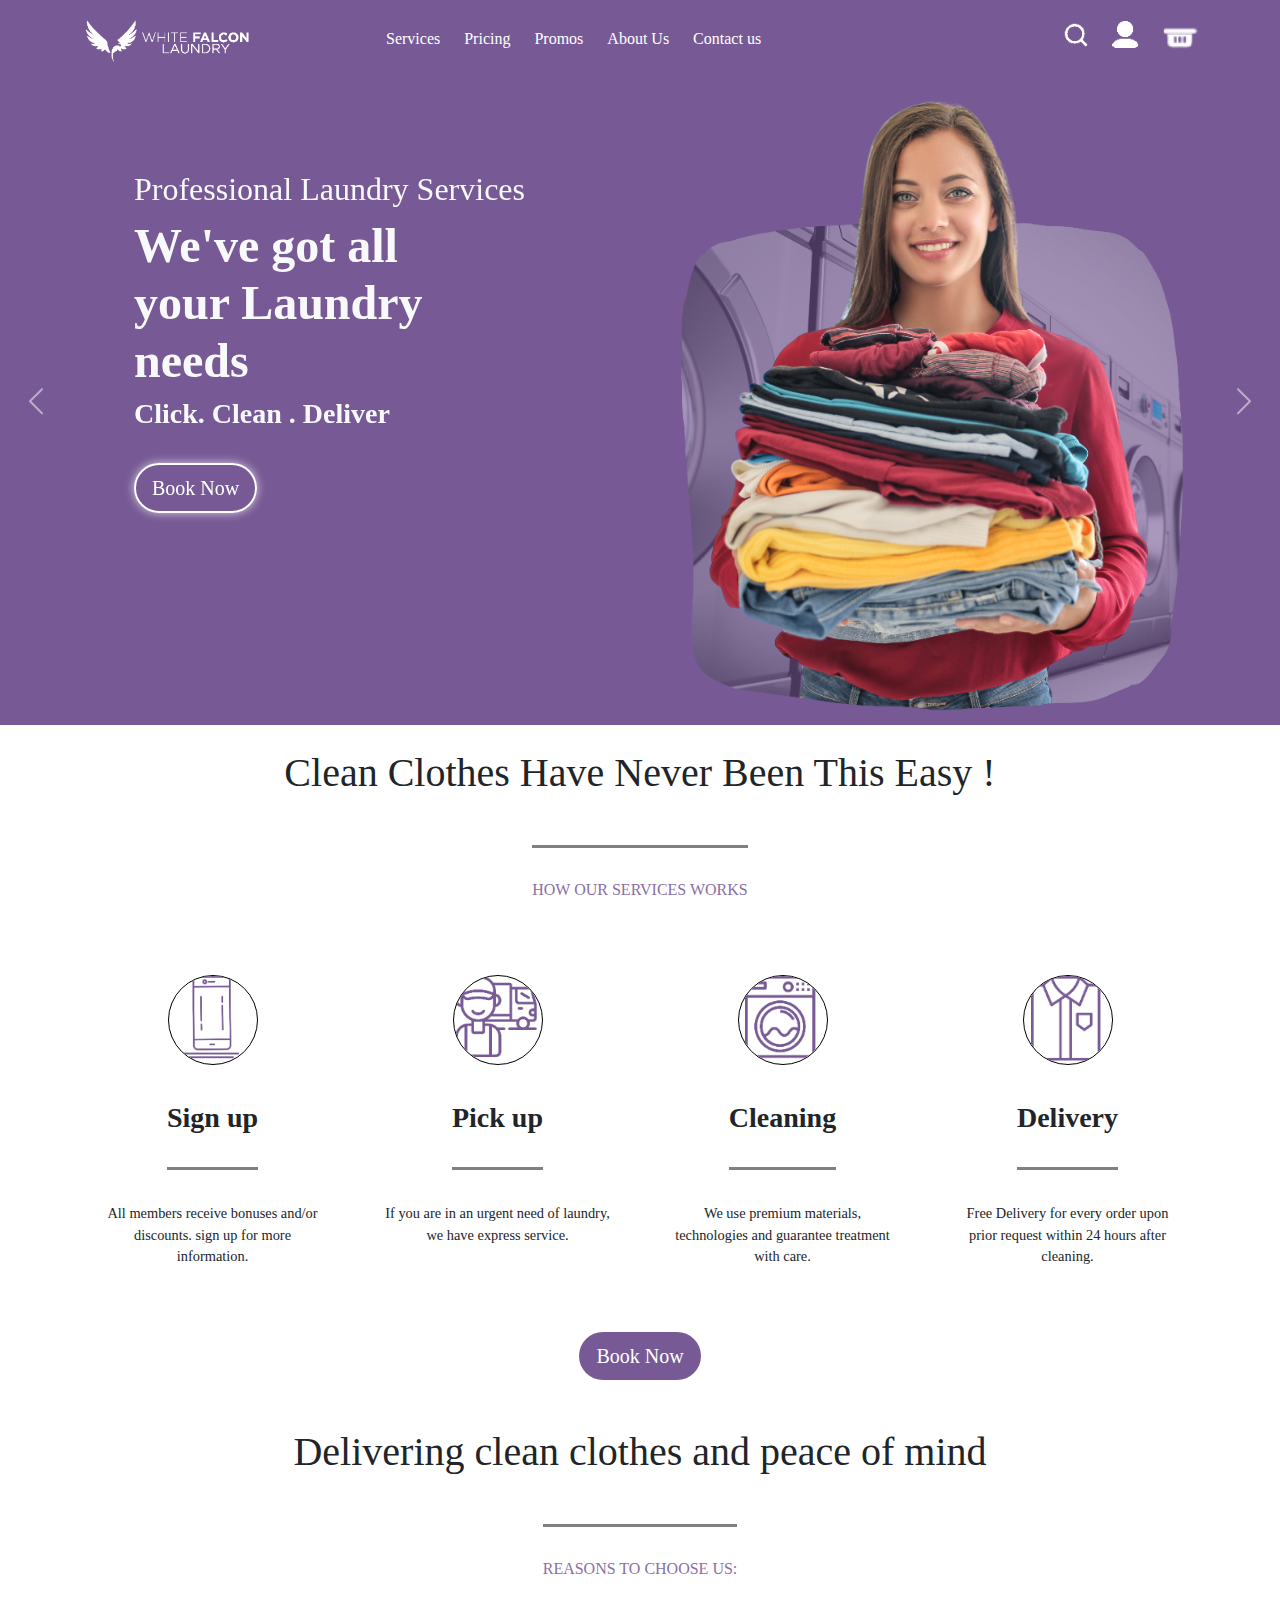
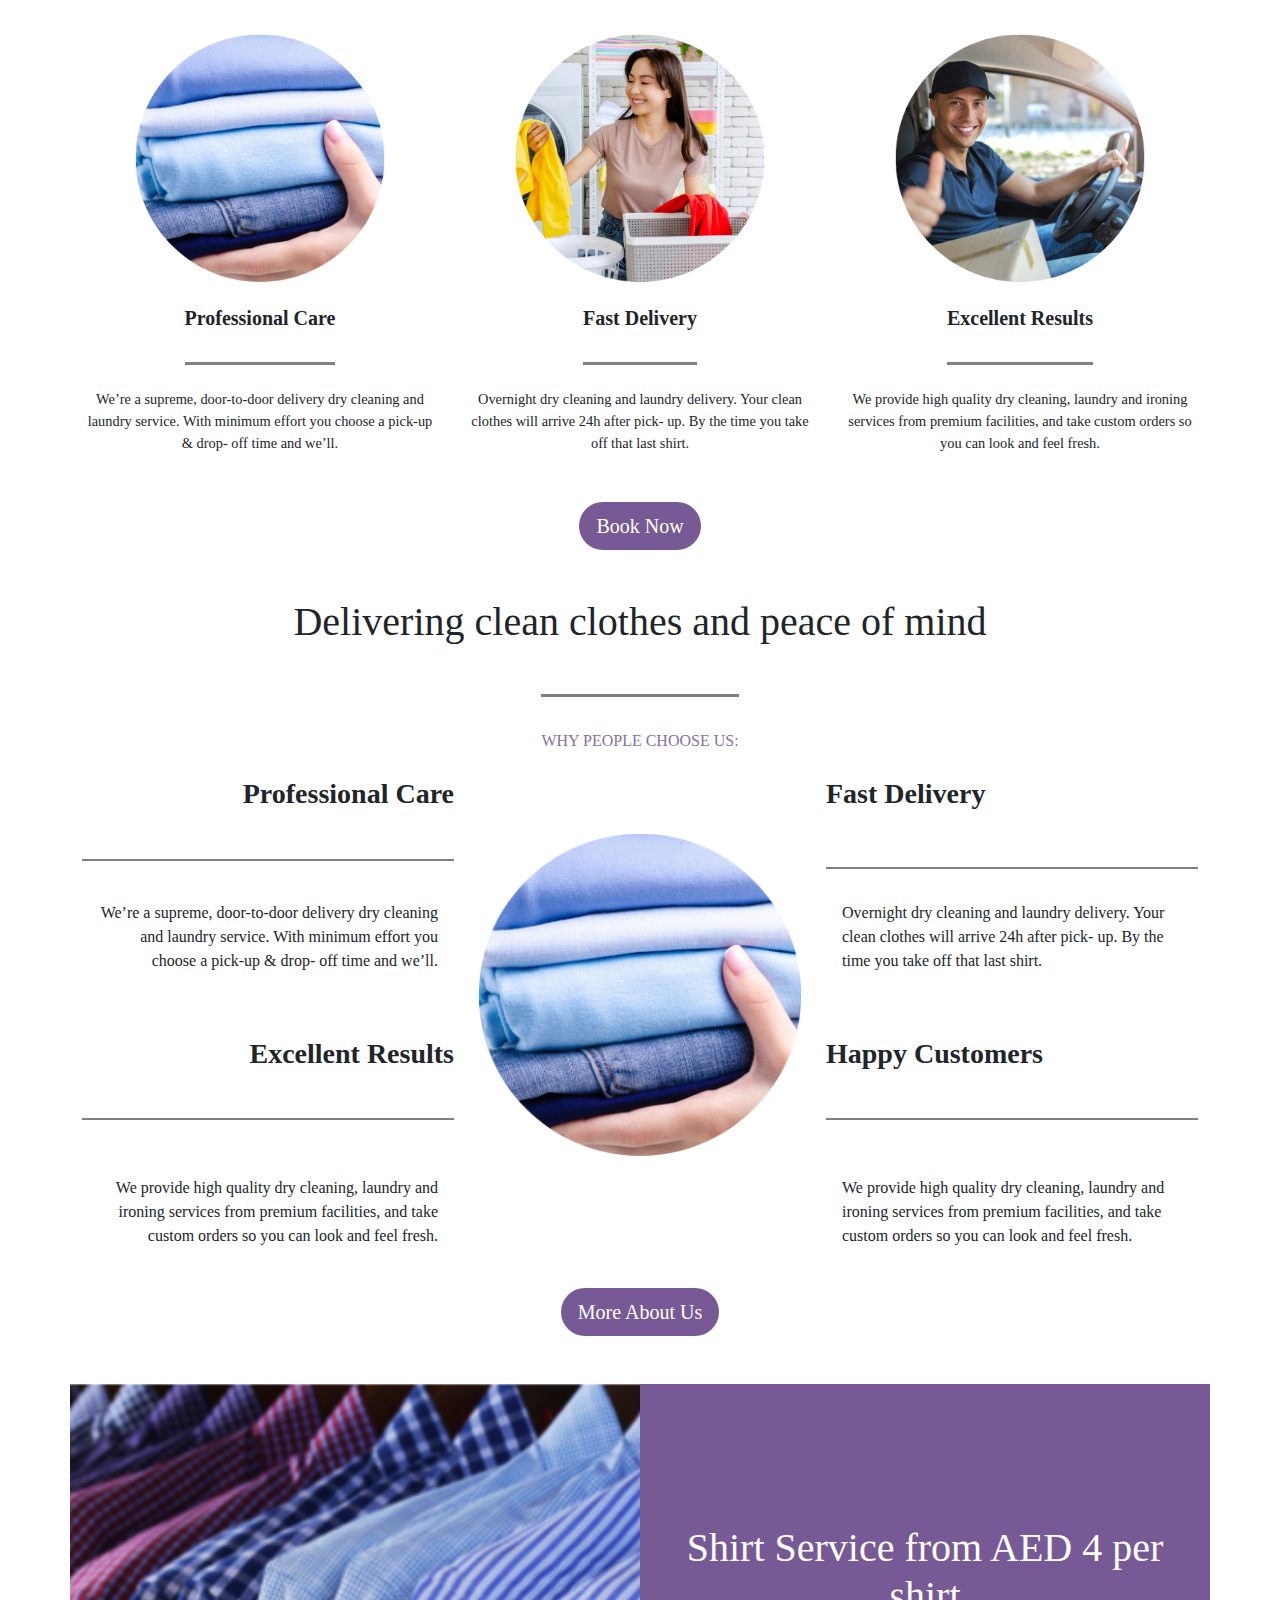
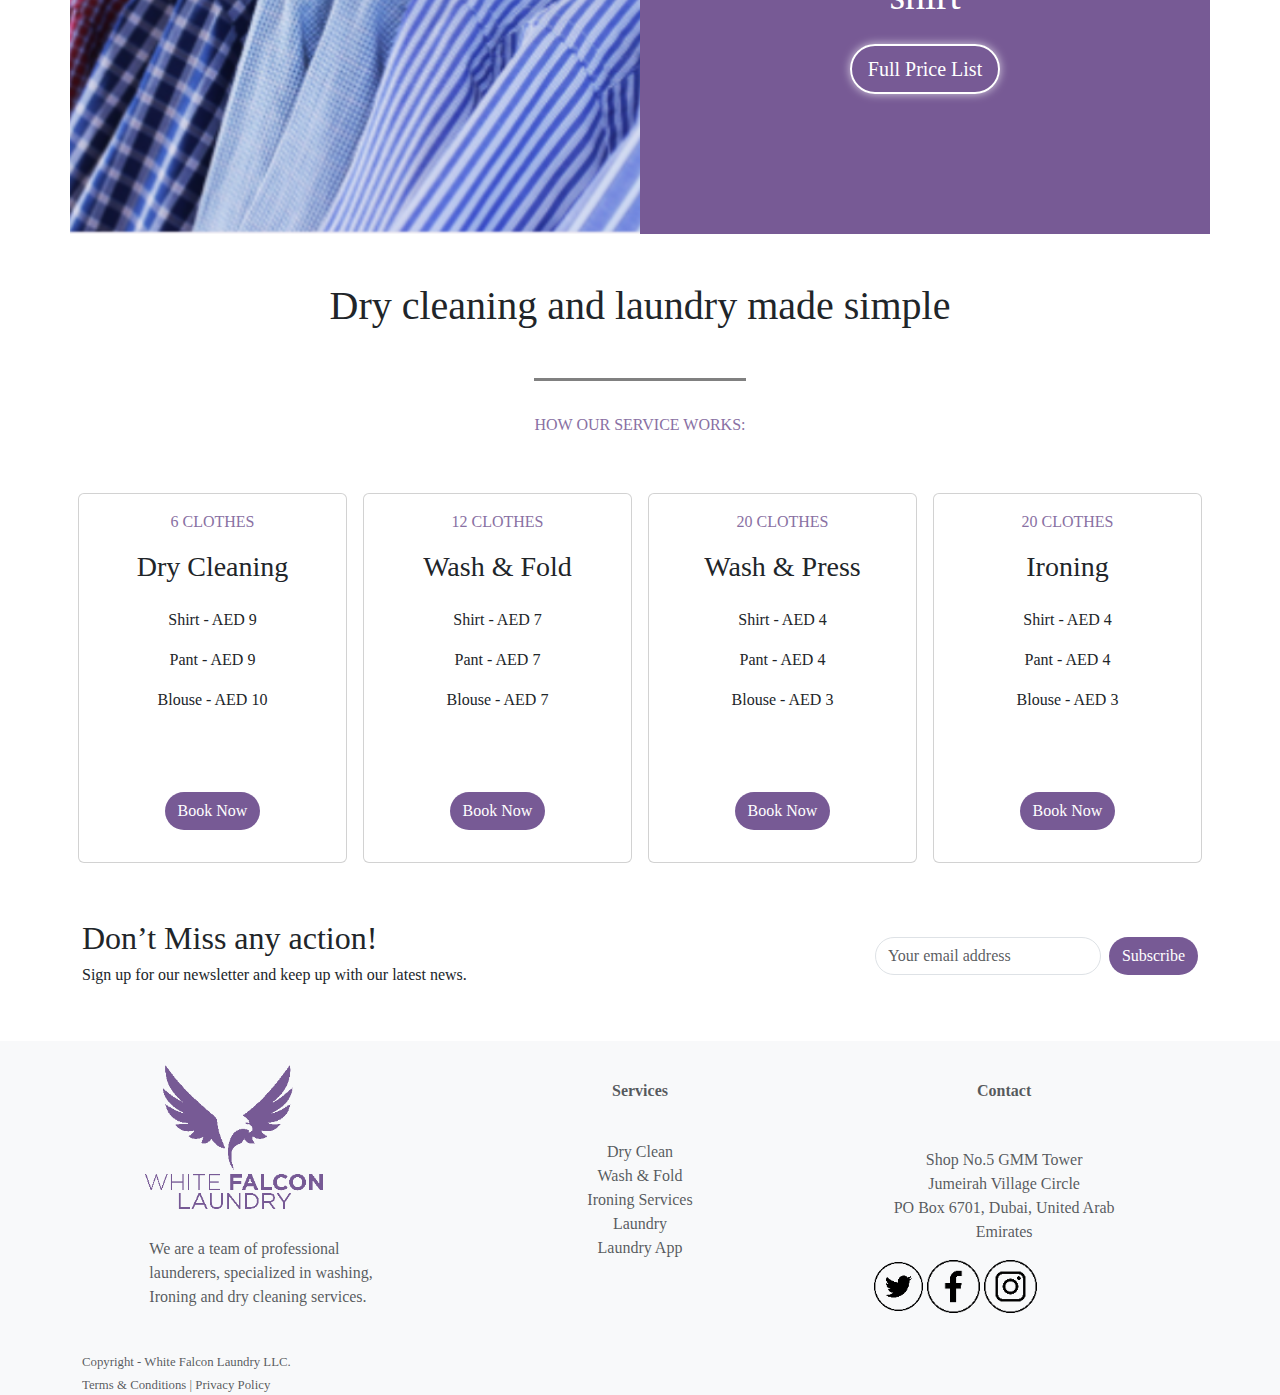
==== commit 78d85973: "feat/all done" ====
--- a/index.html
+++ b/index.html
@@ -14,7 +14,7 @@
    
   </head>
   <body>
-     <div class="combine-nav-image">
+     <div class="combine-nav-image container-fluid">
      <nav class="navbar navbar-expand-lg  ">
       <div class="container ">
         <a class="navbar-brand" href=""
@@ -185,7 +185,9 @@
         </div>
     </div>
     
-    <div class="book-2 text-center"><button type="button"  style="color: white; "  class="btn custom-btn btn-lg rounded-pill mb-4 mt-5" >Book Now</button>
+    <div class="book-2 text-center">
+      <!-- <button type="button"  style="color: white; "  class="btn custom-btn btn-lg rounded-pill mb-4 mt-5" >Book Now</button> -->
+      <button  style="color: white; "  type="button" class="btn custom-btn rounded-pill  subbtn btn-lg   mb-4 mt-5">Book Now</button>
     </div>
     
      <!-- middle upper section heading end-->
@@ -244,7 +246,9 @@
         </div>
     </div>
        <!-- three cards with circle image end -->
-       <div class="book-2 text-center"><button   style="color: white; " type="button" class="btn custom-btn btn-lg rounded-pill mb-4 mt-5" >Book Now</button>
+       <div class="book-2 text-center">
+        <!-- <button   style="color: white; " type="button" class="btn custom-btn btn-lg rounded-pill mb-4 mt-5" >Book Now</button> -->
+        <button  style="color: white; "  type="button" class="btn custom-btn rounded-pill btn-lg subbtn  mb-4 mt-5">Book Now</button>
        </div>
        
        <div class="text-center">
@@ -295,7 +299,8 @@
          <!-- grid part ends -->
           <!-- after grid part (btn,img,heading) starts -->
          <div class="more-about text-center  mt-4"> 
-          <button type="button" class="btn custom-btn btn-lg rounded-pill" style="padding-top: 10px; color: white; ">More About Us</button>
+          <!-- <button type="button" class="btn custom-btn btn-lg rounded-pill" style="padding-top: 10px; color: white; ">More About Us</button> -->
+          <button  style="color: white; "  type="button" class="btn  btn-lg custom-btn rounded-pill  subbtn ">More About Us</button>
         </div >
          <!-- center img starts -->
       <div class="container my-5">
@@ -330,7 +335,7 @@
             <div class="col-12 col-md-6 col-lg-3 d-flex p-2">
               <div class="card crdfour w-100">
                 <div class="card-body text-center">
-                  <p class="fs-6">6 CLOTHES</p>
+                  <p class="fs-6 h6color">6 CLOTHES</p>
                   <h3 class="card-title">Dry Cleaning</h3>
                 </div>
                 <div class="d-flex flex-column text-center">
@@ -338,15 +343,16 @@
                   <p>Pant - AED 9</p>
                   <p>Blouse - AED 10</p>
                 </div>
-                <div class="card-body text-center">
-                  <button   style="color: white; "  class="btn custom-btn belowbuton rounded-pill">Book Now</button>
+                <div class="card-body text-center mt-5 mb-3">
+                  <!-- <button   style="color: white; "  class="btn custom-btn belowbuton rounded-pill">Book Now</button> -->
+                  <button  style="color: white; "  type="button" class="btn custom-btn rounded-pill  subbtn ">Book Now</button>
                 </div>
               </div>
             </div>
             <div class="col-12 col-md-6 col-lg-3 d-flex p-2">
               <div class="card crdfour w-100">
                 <div class="card-body text-center">
-                  <p class="fs-6">12 CLOTHES</p>
+                  <p class="fs-6 h6color">12 CLOTHES</p>
                   <h3 class="card-title">Wash & Fold</h3>
                 </div>
                 <div class="d-flex flex-column text-center">
@@ -354,15 +360,16 @@
                   <p>Pant - AED 7</p>
                   <p>Blouse - AED 7</p>
                 </div>
-                <div class="card-body text-center">
-                  <button   style="color: white; " class="btn custom-btn belowbuton rounded-pill">Book Now</button>
+                <div class="card-body text-center mt-5 mb-3">
+                  <!-- <button   style="color: white; " class="btn custom-btn belowbuton rounded-pill">Book Now</button> -->
+                  <button  style="color: white; "  type="button" class="btn custom-btn rounded-pill  subbtn ">Book Now</button>
                 </div>
               </div>
             </div>
             <div class="col-12 col-md-6 col-lg-3 d-flex p-2">
               <div class="card crdfour w-100">
                 <div class="card-body text-center">
-                  <p class="fs-6">20 CLOTHES</p>
+                  <p class="fs-6 h6color">20 CLOTHES</p>
                   <h3 class="card-title">Wash & Press</h3>
                 </div>
                 <div class="d-flex flex-column text-center">
@@ -370,15 +377,16 @@
                   <p>Pant - AED 4</p>
                   <p>Blouse - AED 3</p>
                 </div>
-                <div class="card-body text-center">
-                  <button  style="color: white; "  class="btn custom-btn belowbuton rounded-pill">Book Now</button>
+                <div class="card-body text-center mt-5 mb-3">
+                  <!-- <button  style="color: white; "  class="btn custom-btn belowbuton rounded-pill">Book Now</button> -->
+                  <button  style="color: white; "  type="button" class="btn custom-btn rounded-pill  subbtn ">Book Now</button>
                 </div>
               </div>
             </div>
             <div class="col-12 col-md-6 col-lg-3 d-flex p-2">
               <div class="card crdfour w-100">
                 <div class="card-body text-center">
-                  <p class="fs-6">20 CLOTHES</p>
+                  <p class="fs-6 h6color">20 CLOTHES</p>
                   <h3 class="card-title">Ironing</h3>
                 </div>
                 <div class="d-flex flex-column text-center">
@@ -386,8 +394,9 @@
                   <p>Pant - AED 4</p>
                   <p>Blouse - AED 3</p>
                 </div>
-                <div class="card-body text-center">
-                  <button  style="color: white; "  class="btn custom-btn belowbuton rounded-pill">Book Now</button>
+                <div class="card-body text-center mt-5 mb-3">
+                  <!-- <button  style="color: white; "  class="btn custom-btn belowbuton rounded-pill">Book Now</button> -->
+                  <button  style="color: white; "  type="button" class="btn custom-btn rounded-pill  subbtn ">Book Now</button>
                 </div>
               </div>
             </div>
@@ -416,7 +425,7 @@
         
            <!-- subscribe part end  -->
     <!-- footer part starts -->
-    <footer class="text-center text-lg-start bg-body-tertiary text-muted">
+    <footer class="text-center  text-lg-start bg-body-tertiary text-muted">
       <section class="">
         <div class="container text-center text-md-start mt-5">
           <!-- Grid row -->
@@ -424,8 +433,8 @@
             <!-- Grid column -->
             <div class="col-md-3 col-lg-4 col-xl-3 mx-auto mb-4 ">
               <!-- Content -->
-              <img src="./images/wfl.png"  >
-              <p class="p-4 text-sm-center text-lg-start">
+              <img class="py-4" src="./images/wfl.png"  >
+              <p class="p-1 text-center text-sm-center text-lg-start">
                 We are a team of professional <br>
                 launderers, specialized in washing, <br>
                 Ironing and dry cleaning services.
@@ -436,22 +445,27 @@
             <!-- Grid column -->
             <div class="col-md-2 col-lg-2 col-xl-2 mx-auto mb-4 mt-3">
               <!-- Links -->
-              <h6 class=" w-100 fw-bold mb-4 text-center">Services</h6>
-              
-              <ul >
-                <li>Dry Clean</li>
-                <li>Wash & fold</li>
-                <li>Ironing Services</li>
-                <li>Laundry</li>
-                <li>Laundry App</li>
-              </ul>
+             
+              <div class="d-flex flex-column align-items-center text-center">
+                <h6 class="fw-bold mb-3 py-4">Services</h6>
+                <ul class="list-unstyled">
+                    <li>Dry Clean</li>
+                    <li>Wash & Fold</li>
+                    <li>Ironing Services</li>
+                    <li>Laundry</li>
+                    <li>Laundry App</li>
+                </ul>
+            </div>
+            
             </div>
             
             <div class="col-md-4 col-lg-3 col-xl-3 mx-auto mb-md-0 mb-4 mt-3">
-              <!-- Links -->
-              <h6 class=" fw-bold mb-4 text-center">Contact</h6>
-              <p> Shop No.5 GMM Tower </br>Jumeirah Village Circle
-                PO Box 6701, Dubai, United Arab Emirates</p>
+              
+                <div class="text-center">
+                  <h6 class="fw-bold mb-4 py-4">Contact</h6>
+                  <p>Shop No.5 GMM Tower <br>Jumeirah Village Circle <br>PO Box 6701, Dubai, United Arab Emirates</p>
+              </div>
+              
                 <img src="./images/Twitter.png" alt="">
                 <img src="./images/Facebook.png" alt="">
                 <img src="./images/Insta.png" alt="">
